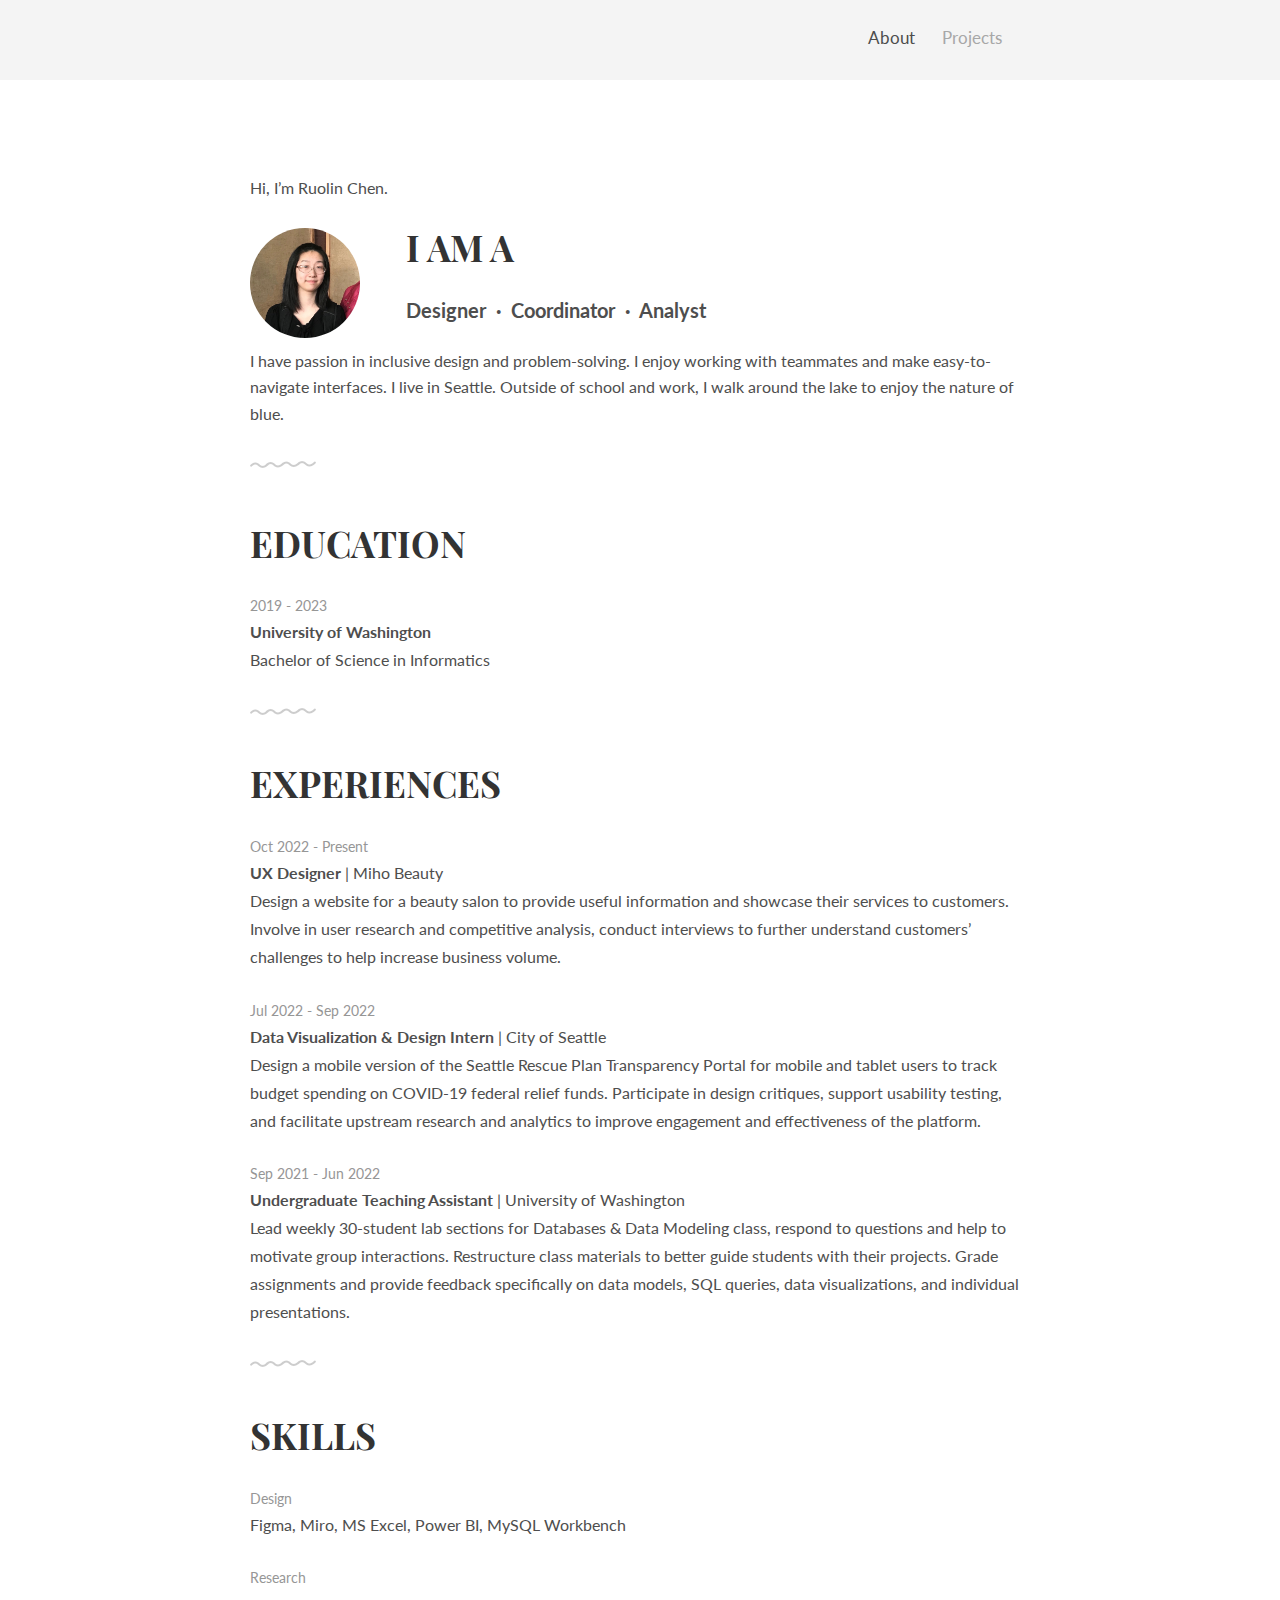
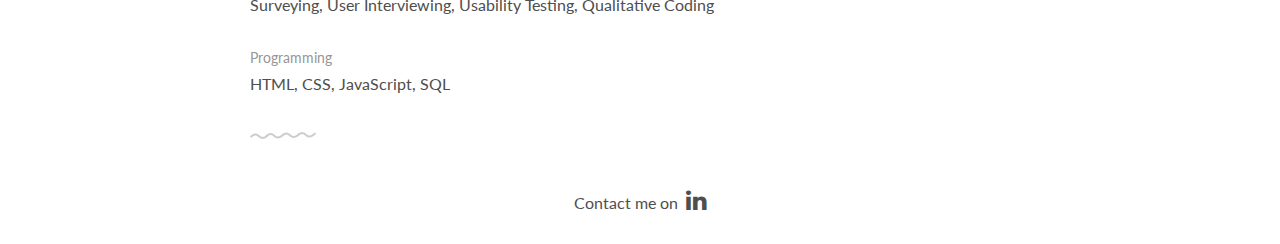
==== index.html @ fc9a4f88 "update about and project page" ====
<!DOCTYPE html>
<html>
<head>
    <title>Ruolin Chen</title>
    <meta charset="utf-8" />
    <meta name="author" content="Ruolin Chen">
	<meta name="description" content="Portfolio">
    <link rel="stylesheet" href="style.css" />
    <link rel="icon" href="img/favicon.png" />
	<link href='https://fonts.googleapis.com/css?family=Playfair+Display+SC:700' rel='stylesheet' type='text/css'>
	<link href='https://fonts.googleapis.com/css?family=Lato:400,700' rel='stylesheet' type='text/css'>
	<link href="https://maxcdn.bootstrapcdn.com/font-awesome/4.7.0/css/font-awesome.min.css" rel="stylesheet">
</head>

<body>
	<!-- Navigation -->
	<div class="main-nav">
		<div class="container">
			<nav class="navbar">
				<ul>
					<li class="active"><a href="index.html">About</a></li>
					<li><a href="projects.html">Projects</a></li>
				</ul>
			</nav>
		</div>
	</div>

	<!-- Introduction -->
	<div class="intro section">
		<div class="container">
			<p>Hi, I’m Ruolin Chen.</p>
			<div class="intro-container intro-split ">
				<div class="photo">
					<img src="img/ruolin.jpg" alt="Avatar">
				</div>
				<div class="title">
					<h1>I am a<h1>
				</div>
				<h2>Designer &nbsp;·&nbsp; Coordinator &nbsp;·&nbsp; Analyst</h2>
			</div>
			<p>I have passion in inclusive design and problem-solving. I enjoy working with teammates and make easy-to-navigate interfaces. I live in Seattle. Outside of school and work, I walk around the lake to enjoy the nature of blue.</p>
		</div>
	</div>

	<!-- Education -->
	<div class="resume section second">
		<div class="container">
			<h1>Education</h1>
			<ul class="resume-list list-flat">
				<li>2019 - 2023</li>
				<li><b>University of Washington</b></li>
				<li>Bachelor of Science in Informatics</li>
			</ul>
		</div>
	</div>

	<!-- projects -->
	<div class="resume section second">
		<div class="container">
			<h1>Experiences</h1>
			<ul class="resume-list list-flat">
				<li>Oct 2022 - Present</li>
				<li><b class="job">UX Designer</b> | Miho Beauty</li>
				<li>Design a website for a beauty salon to provide useful information and showcase their services to customers. Involve in user research and competitive analysis, conduct interviews to further understand customers’ challenges to help increase business volume.</li>
			</ul>
			<ul class="resume-list list-flat">
				<li>Jul 2022 - Sep 2022</li>
				<li><b class="job">Data Visualization & Design Intern</b> | City of Seattle</li>
				<li>Design a mobile version of the Seattle Rescue Plan Transparency Portal for mobile and tablet users to track budget spending on COVID-19 federal relief funds. Participate in design critiques, support usability testing, and facilitate upstream research and analytics to improve engagement and effectiveness of the platform.</li>
			</ul>
			<ul class="resume-list list-flat">
				<li>Sep 2021 - Jun 2022</li>
				<li><b class="job">Undergraduate Teaching Assistant</b> | University of Washington</li>
				<li>Lead weekly 30-student lab sections for Databases & Data Modeling class, respond to questions and help to motivate group interactions. Restructure class materials to better guide students with their projects. Grade assignments and provide feedback specifically on data models, SQL queries, data visualizations, and individual presentations.</li>
			</ul>
		</div>
	</div>

	<!-- Skills -->
	<div class="resume section second">
		<div class="container">
			<h1>Skills</h1>
			<ul class="resume-list list-flat">
				<li>Design</li>
				<li>Figma, Miro, MS Excel, Power BI, MySQL Workbench</li>
			</ul>
			<ul class="resume-list list-flat">
				<li>Research</li>
				<li>Surveying, User Interviewing, Usability Testing, Qualitative Coding</li>
			</ul>
			<ul class="resume-list list-flat">
				<li>Programming</li>
				<li>HTML, CSS, JavaScript, SQL</li>
			</ul>
		</div>
	</div>

	<footer>
		<div class="container">
			<p>
				Contact me on &nbsp;<a href="https://www.linkedin.com/in/ruolin8/"><i class="fa fa-linkedin" aria-label="linkedin" style="font-size:24px"></i></a>
			</p>
		</div>
	</footer>
</body>
</html>
---- style.css ----
/* CSS Free Template credit to Draco @afnizarnur
License: Attribution-NonCommercial-ShareAlike 4.0 International (CC BY-NC-SA 4.0) */

/* About page */
h1 {
  font-family: "Playfair Display SC", serif;
  color: #333;
}

.card h2, .intro-container h2, .project-text h2, .project-text h3, .project-text h4, a, p, li {
  font-family: "Lato", Arial, sans-serif;
  color: #4e4e4e;
}

a, p, li {
  font-size: 1em;
  line-height: 1.75em;
}

.intro h2 {
  font-size: 20px;
}

.resume li:first-child {
  font-size: 0.9em;
  color: #969696;
}

.container {
  margin: auto;
  max-width: 780px;
  padding: 0 20px;
}

.main-nav {
  background: #f4f4f4;
  padding-top: 23px;
}

.main-nav nav ul li a {
  color: #a7a7a7;
}

.main-nav li.active a {
  color: #4d4d4d;
}

.section.second {
  margin-bottom: 90px;
}

.section .container {
  position: relative;
}

.section .container:after {
  position: absolute;
  content: url(img/separator.png);
  left: 20px;
}

.section .container h1 {
  text-transform: uppercase;
  margin-bottom: 30px;
  position: relative;
}

.intro {
  padding: 95px 0px 70px 0px;
}

.intro img {
  width: 110px;
  height: 110px;
  border-radius: 99px;
}

html, body, div, span, p, a, ul, li, nav, h1 {
  margin: 0;
  padding: 0;
  border: 0;
  outline: 0;
  font-size: 100%;
  vertical-align: baseline;
  background: transparent;
}

h1, .h1 {
  line-height: 1.1;
  font-size: 2.25em;
}

p, ul {
  line-height: 1.65em;
  margin-bottom: 1.65em;
}

.intro-container {
  margin-bottom: 1.65em;
}

.intro-container .title, .intro-container .photo {
  float: left;
}

.intro-split .title, .intro-split .photo {
  margin-left: 0;
}

.intro-split .title {
  width: 80%;
}

.intro-split .photo {
  width: 20%;
}

.navbar {
  font-size: 105%;
  margin-bottom: 1.65em;
  float: right;
}

.navbar ul {
  list-style: none;
  margin: 0;
}

.navbar ul:after {
  content: "";
  display: table;
  clear: both;
}

.navbar li {
  float: left;
  margin-right: 1.65em;
}

.navbar a {
  display: block;
  text-decoration: none;
}

.main-nav:after {
  content: "";
  display: table;
  clear: both;
}

.main-nav:after {
  content: "";
  display: table;
  clear: both;
}

.list-flat {
  margin-left: 0;
  list-style: none;
}

/* Project page */
.project {
  margin: auto;
  max-width: 780px;
  padding: 0 20px;
}

.project h1 {
  margin-top: 80px;
}

.card {
  padding-top: 80px;
  display: flex;
  flex-wrap: wrap;
}

.card h2 {
  font-size: 30px;
}

.project h2, .project .tag-group {
  margin-left: 30px;
}

.eachcard {
  width: 460px;
}

.eachcard:hover {
  opacity: 0.6;
  -webkit-transform: scale(1.05);
  -ms-transform: scale(1.05);
  transform: scale(1.05);
  transition: 0.25s ease;
}

.tag {
  font-size: 14px;
  font-weight: 500;
  color:rgb(73, 73, 73);
  border: 1px solid #94a8b0;
  display: inline-block;
  padding: 0.35rem;
  margin-top: -10px;
}

footer .container {
  text-align: center;
}

/* Each project page */
.project-top {
text-align: center;
margin: 120px 0 120px 0;
}

.project-top h1 {
  font-family: "Lato", Arial, sans-serif;
  color: #4e4e4e;
  line-height: 1.75em;
}

.top-picture {
width: 100%;
display: block;
}

.project-team {
display: flex;
flex-wrap: wrap;
margin: 40px 0 0 160px;
}

.project-team section:last-child {
margin-left: 50px;
}

.project-team p {
text-align: left;
}

.project-text {
margin: 60px 170px 60px 170px;
line-height: 1.7;
}

hr {
margin: -12px 0 30px 0;
}

.project-text img {
display: block;
margin-left: auto;
margin-right: auto;
width: 80%;
}

.project-text p {
margin-left: 40px;
margin-right: 40px;
}
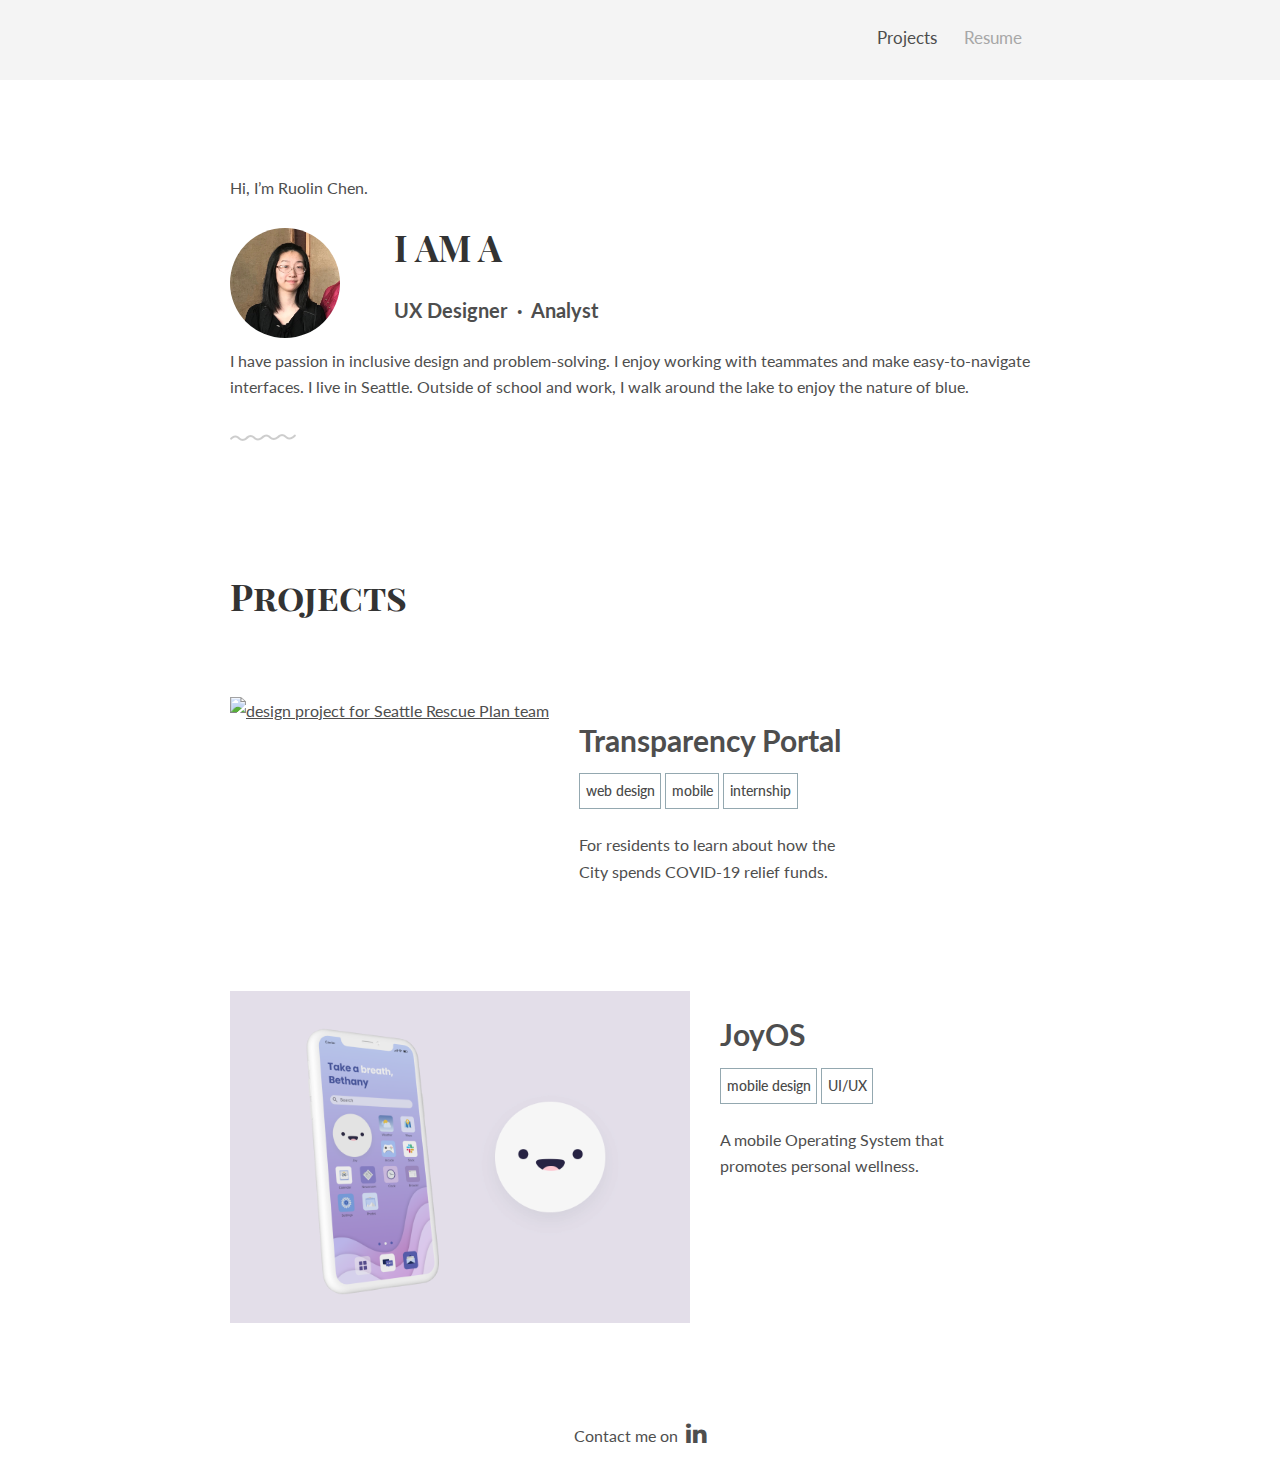
==== commit da4cc350: "switch project resume page" ====
--- a/index.html
+++ b/index.html
@@ -13,13 +13,13 @@
 </head>
 
 <body>
-	<!-- Navigation -->
+    <!-- Navigation -->
 	<div class="main-nav">
 		<div class="container">
 			<nav class="navbar">
 				<ul>
-					<li class="active"><a href="index.html">About</a></li>
-					<li><a href="projects.html">Projects</a></li>
+					<li class="active"><a href="index.html">Projects</a></li>
+					<li><a href="resume.html">Resume</a></li>
 				</ul>
 			</nav>
 		</div>
@@ -36,66 +36,44 @@
 				<div class="title">
 					<h1>I am a<h1>
 				</div>
-				<h2>Designer &nbsp;·&nbsp; Coordinator &nbsp;·&nbsp; Analyst</h2>
+				<h2>UX Designer &nbsp;·&nbsp; Analyst</h2>
 			</div>
 			<p>I have passion in inclusive design and problem-solving. I enjoy working with teammates and make easy-to-navigate interfaces. I live in Seattle. Outside of school and work, I walk around the lake to enjoy the nature of blue.</p>
 		</div>
 	</div>
 
-	<!-- Education -->
-	<div class="resume section second">
-		<div class="container">
-			<h1>Education</h1>
-			<ul class="resume-list list-flat">
-				<li>2019 - 2023</li>
-				<li><b>University of Washington</b></li>
-				<li>Bachelor of Science in Informatics</li>
-			</ul>
+    <!-- Projects -->
+	<div class="project section second">
+		<h1>Projects</h1>
+		<div class="card">
+			<a href="transparency.html">
+			<img class="eachcard" src="img/cover_portal.png" alt="design project for Seattle Rescue Plan team"></a>
+			<div class="small-container">
+				<h2>Transparency Portal</h2>
+				<div class="tag-group">
+				<p class="tag">web design</p>
+				<p class="tag">mobile</p>
+				<p class="tag">internship</p>
+				<p>For residents to learn about how the <br>City spends COVID-19 relief funds.</p>
+				</div>
+			</div>
+		</div>
+
+		<div class="card">
+			<a href="joyos.html">
+			<img class="eachcard" src="img/cover_joyos.png" alt="JoyOS is a class project"></a>
+			<div class="small-container">
+				<h2>JoyOS</h2>
+				<div class="tag-group">
+				<p class="tag">mobile design</p>
+				<p class="tag">UI/UX</p>
+				<p>A mobile Operating System that <br>promotes personal wellness.</p>
+				</div>
+			</div>
 		</div>
 	</div>
 
-	<!-- projects -->
-	<div class="resume section second">
-		<div class="container">
-			<h1>Experiences</h1>
-			<ul class="resume-list list-flat">
-				<li>Oct 2022 - Present</li>
-				<li><b class="job">UX Designer</b> | Miho Beauty</li>
-				<li>Design a website for a beauty salon to provide useful information and showcase their services to customers. Involve in user research and competitive analysis, conduct interviews to further understand customers’ challenges to help increase business volume.</li>
-			</ul>
-			<ul class="resume-list list-flat">
-				<li>Jul 2022 - Sep 2022</li>
-				<li><b class="job">Data Visualization & Design Intern</b> | City of Seattle</li>
-				<li>Design a mobile version of the Seattle Rescue Plan Transparency Portal for mobile and tablet users to track budget spending on COVID-19 federal relief funds. Participate in design critiques, support usability testing, and facilitate upstream research and analytics to improve engagement and effectiveness of the platform.</li>
-			</ul>
-			<ul class="resume-list list-flat">
-				<li>Sep 2021 - Jun 2022</li>
-				<li><b class="job">Undergraduate Teaching Assistant</b> | University of Washington</li>
-				<li>Lead weekly 30-student lab sections for Databases & Data Modeling class, respond to questions and help to motivate group interactions. Restructure class materials to better guide students with their projects. Grade assignments and provide feedback specifically on data models, SQL queries, data visualizations, and individual presentations.</li>
-			</ul>
-		</div>
-	</div>
-
-	<!-- Skills -->
-	<div class="resume section second">
-		<div class="container">
-			<h1>Skills</h1>
-			<ul class="resume-list list-flat">
-				<li>Design</li>
-				<li>Figma, Miro, MS Excel, Power BI, MySQL Workbench</li>
-			</ul>
-			<ul class="resume-list list-flat">
-				<li>Research</li>
-				<li>Surveying, User Interviewing, Usability Testing, Qualitative Coding</li>
-			</ul>
-			<ul class="resume-list list-flat">
-				<li>Programming</li>
-				<li>HTML, CSS, JavaScript, SQL</li>
-			</ul>
-		</div>
-	</div>
-
-	<footer>
+    <footer>
 		<div class="container">
 			<p>
 				Contact me on &nbsp;<a href="https://www.linkedin.com/in/ruolin8/"><i class="fa fa-linkedin" aria-label="linkedin" style="font-size:24px"></i></a>
--- a/style.css
+++ b/style.css
@@ -21,6 +21,10 @@
   font-size: 20px;
 }
 
+.resume .container:first-child {
+  margin-top: 90px;
+}
+
 .resume li:first-child {
   font-size: 0.9em;
   color: #969696;
@@ -28,7 +32,7 @@
 
 .container {
   margin: auto;
-  max-width: 780px;
+  max-width: 820px;
   padding: 0 20px;
 }
 
@@ -162,7 +166,7 @@
 /* Project page */
 .project {
   margin: auto;
-  max-width: 780px;
+  max-width: 820px;
   padding: 0 20px;
 }
 
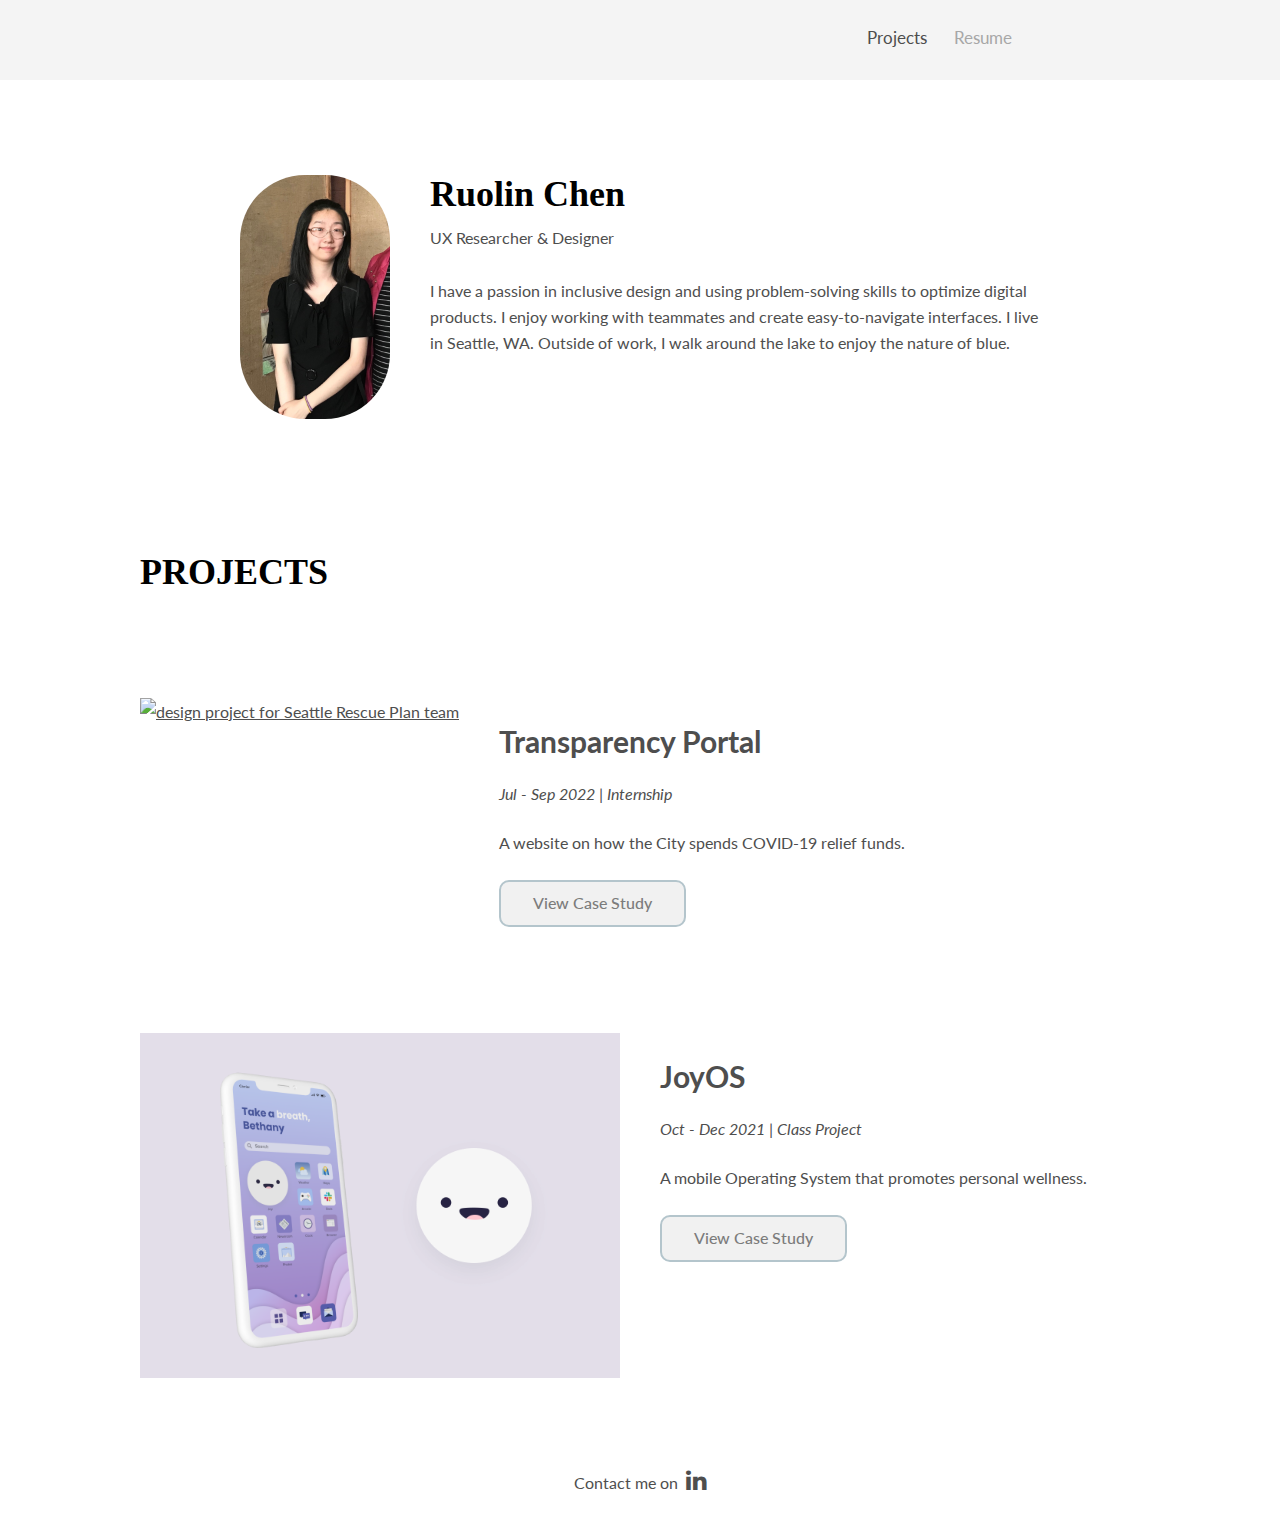
==== commit 74d0d0ce: "update introduction" ====
--- a/index.html
+++ b/index.html
@@ -28,17 +28,10 @@
 	<!-- Introduction -->
 	<div class="intro section">
 		<div class="container">
-			<p>Hi, I’m Ruolin Chen.</p>
-			<div class="intro-container intro-split ">
-				<div class="photo">
-					<img src="img/ruolin.jpg" alt="Avatar">
-				</div>
-				<div class="title">
-					<h1>I am a<h1>
-				</div>
-				<h2>UX Designer &nbsp;·&nbsp; Analyst</h2>
-			</div>
-			<p>I have passion in inclusive design and problem-solving. I enjoy working with teammates and make easy-to-navigate interfaces. I live in Seattle. Outside of school and work, I walk around the lake to enjoy the nature of blue.</p>
+			<img src="img/ruolin2.jpg" alt="Avatar" class="photo">
+			<h1>Ruolin Chen</h1>
+			<p>UX Researcher & Designer</h2>
+			<p>I have a passion in inclusive design and using problem-solving skills to optimize digital products. I enjoy working with teammates and create easy-to-navigate interfaces. I live in Seattle, WA. Outside of work, I walk around the lake to enjoy the nature of blue.</p>
 		</div>
 	</div>
 
@@ -48,26 +41,25 @@
 		<div class="card">
 			<a href="transparency.html">
 			<img class="eachcard" src="img/cover_portal.png" alt="design project for Seattle Rescue Plan team"></a>
-			<div class="small-container">
+			<div>
 				<h2>Transparency Portal</h2>
-				<div class="tag-group">
-				<p class="tag">web design</p>
-				<p class="tag">mobile</p>
-				<p class="tag">internship</p>
-				<p>For residents to learn about how the <br>City spends COVID-19 relief funds.</p>
+				<p><i>Jul - Sep 2022 | Internship</i></p>
+				<p class="short">A website on how the City spends COVID-19 relief funds.</p>
+				<div>
+				<a href="transparency.html"><p class="view">View Case Study</p></a>
 				</div>
 			</div>
 		</div>
 
 		<div class="card">
 			<a href="joyos.html">
-			<img class="eachcard" src="img/cover_joyos.png" alt="JoyOS is a class project"></a>
-			<div class="small-container">
+			<img class="eachcard second-card" src="img/cover_joyos.png" alt="JoyOS is a class project"></a>
+			<div>
 				<h2>JoyOS</h2>
-				<div class="tag-group">
-				<p class="tag">mobile design</p>
-				<p class="tag">UI/UX</p>
-				<p>A mobile Operating System that <br>promotes personal wellness.</p>
+				<p><i>Oct - Dec 2021 | Class Project</i></p>
+				<p class="short">A mobile Operating System that promotes personal wellness.</p>
+				<div>
+				<a href="joyos.html"><p class="view">View Case Study</p></a>
 				</div>
 			</div>
 		</div>
--- a/style.css
+++ b/style.css
@@ -1,13 +1,8 @@
 /* CSS Free Template credit to Draco @afnizarnur
 License: Attribution-NonCommercial-ShareAlike 4.0 International (CC BY-NC-SA 4.0) */
 
-/* About page */
-h1 {
-  font-family: "Playfair Display SC", serif;
-  color: #333;
-}
-
-.card h2, .intro-container h2, .project-text h2, .project-text h3, .project-text h4, a, p, li {
+/* Resume page */
+.card h2, .project-text h2, .project-text h3, .project-text h4, a, p, li {
   font-family: "Lato", Arial, sans-serif;
   color: #4e4e4e;
 }
@@ -17,10 +12,6 @@
   line-height: 1.75em;
 }
 
-.intro h2 {
-  font-size: 20px;
-}
-
 .resume .container:first-child {
   margin-top: 90px;
 }
@@ -32,8 +23,7 @@
 
 .container {
   margin: auto;
-  max-width: 820px;
-  padding: 0 20px;
+  max-width: 800px;
 }
 
 .main-nav {
@@ -57,26 +47,25 @@
   position: relative;
 }
 
-.section .container:after {
-  position: absolute;
-  content: url(img/separator.png);
-  left: 20px;
-}
-
-.section .container h1 {
+.resume h1, .project h1 {
   text-transform: uppercase;
-  margin-bottom: 30px;
+  margin-bottom: 25px;
   position: relative;
 }
 
 .intro {
-  padding: 95px 0px 70px 0px;
+  padding: 95px 0px 90px 0px;
 }
 
 .intro img {
-  width: 110px;
-  height: 110px;
-  border-radius: 99px;
+  float: left;
+  width: 150px;
+  border-radius: 65px;
+  margin-right: 40px;
+}
+
+.intro h1 {
+  margin-bottom: 10px;
 }
 
 html, body, div, span, p, a, ul, li, nav, h1 {
@@ -99,26 +88,6 @@
   margin-bottom: 1.65em;
 }
 
-.intro-container {
-  margin-bottom: 1.65em;
-}
-
-.intro-container .title, .intro-container .photo {
-  float: left;
-}
-
-.intro-split .title, .intro-split .photo {
-  margin-left: 0;
-}
-
-.intro-split .title {
-  width: 80%;
-}
-
-.intro-split .photo {
-  width: 20%;
-}
-
 .navbar {
   font-size: 105%;
   margin-bottom: 1.65em;
@@ -158,16 +127,16 @@
   clear: both;
 }
 
-.list-flat {
-  margin-left: 0;
+.resume-list {
   list-style: none;
 }
 
 /* Project page */
 .project {
   margin: auto;
-  max-width: 820px;
+  max-width: 1000px;
   padding: 0 20px;
+  position: relative;
 }
 
 .project h1 {
@@ -184,12 +153,17 @@
   font-size: 30px;
 }
 
-.project h2, .project .tag-group {
-  margin-left: 30px;
+.card p {
+  margin-left: 40px;
+  margin-top: -3px;
+}
+
+.project h2 {
+  margin-left: 40px;
 }
 
 .eachcard {
-  width: 460px;
+  width: 480px;
 }
 
 .eachcard:hover {
@@ -200,14 +174,33 @@
   transition: 0.25s ease;
 }
 
+.second-card {
+  float: right;
+}
+
 .tag {
-  font-size: 14px;
+  color: #7C7C7C;
+}
+
+.short {
+  inline-size: 450px;
+  overflow-wrap: break-word;
+}
+
+.view {
+  font-size: 16px;
   font-weight: 500;
-  color:rgb(73, 73, 73);
-  border: 1px solid #94a8b0;
+  color: #7C7C7C;
+  border: 2px solid #b4c5cc;
   display: inline-block;
-  padding: 0.35rem;
-  margin-top: -10px;
+  padding: 0.5rem 2rem 0.5rem 2rem;
+  border-radius: 10px;
+  background-color: #F1F1F1;
+  margin-top: 15px;
+}
+
+.view:hover {
+  transform: scale(1.05);
 }
 
 footer .container {
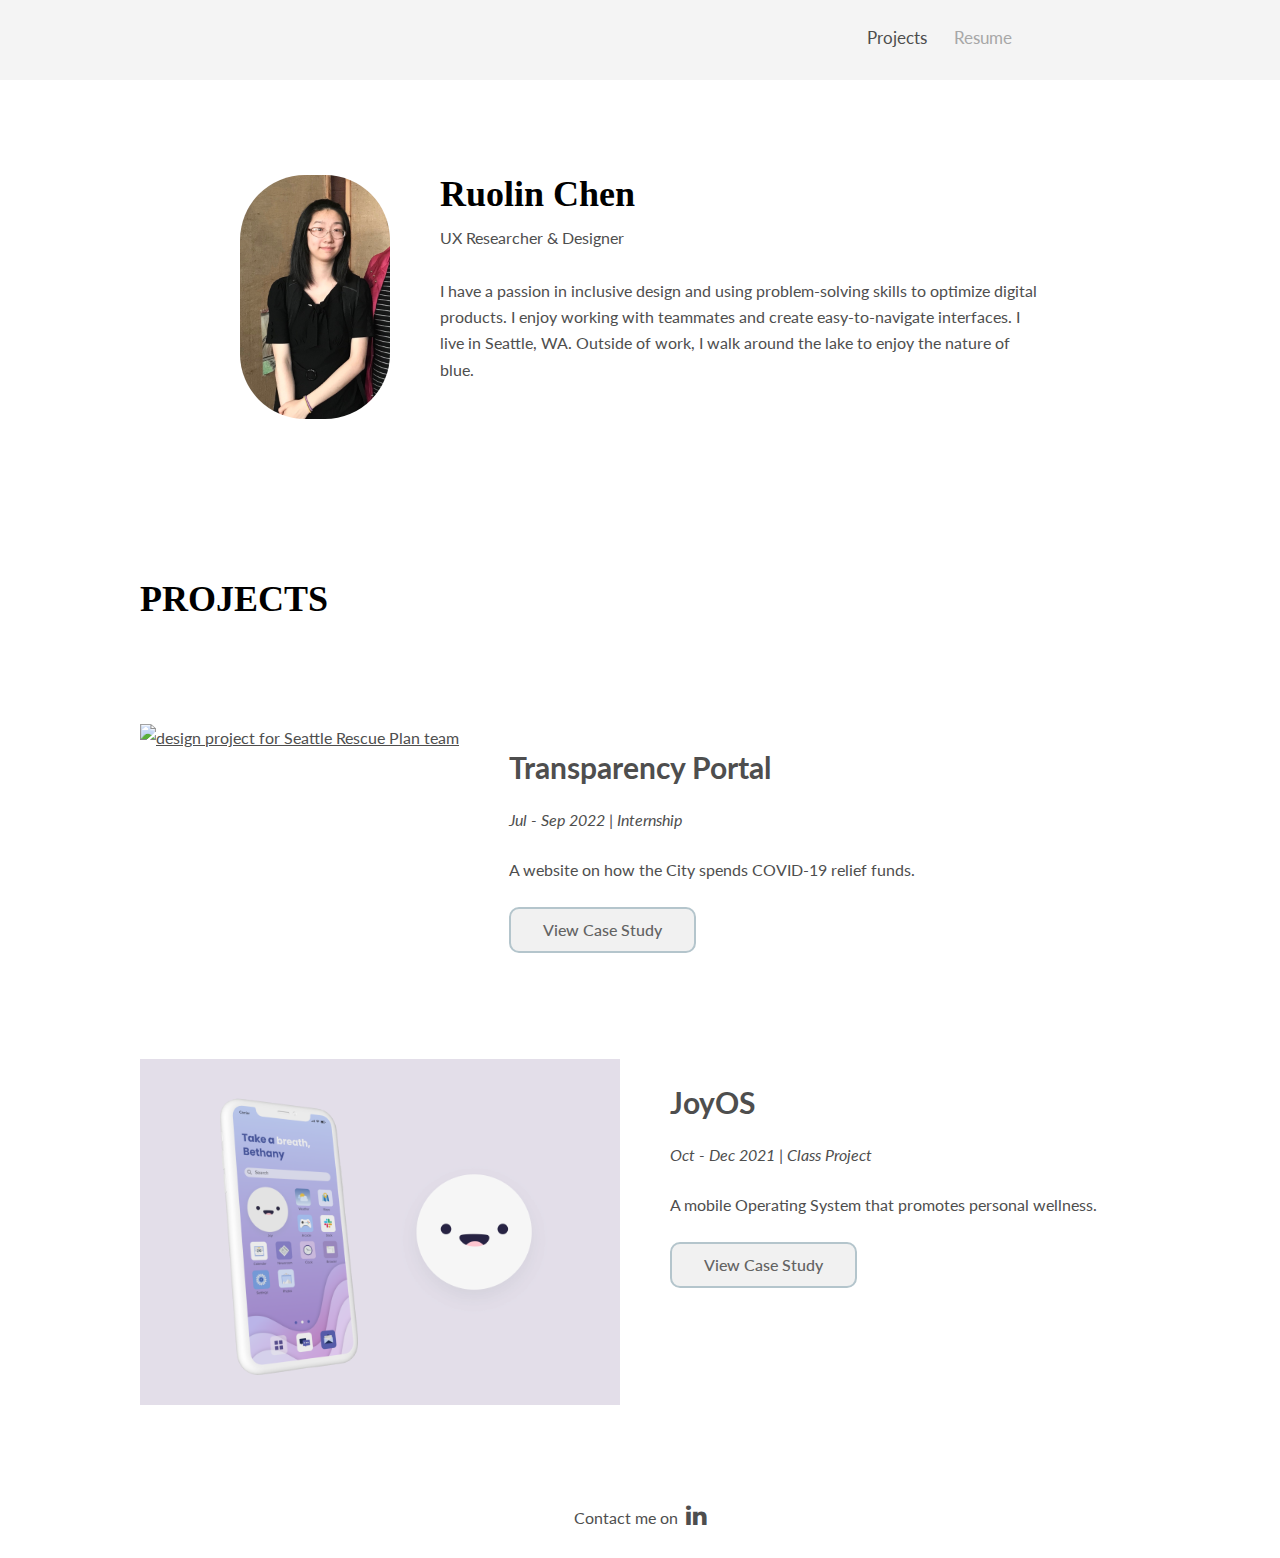
==== commit 3d6baf0a: "update css" ====
--- a/index.html
+++ b/index.html
@@ -7,7 +7,6 @@
 	<meta name="description" content="Portfolio">
     <link rel="stylesheet" href="style.css" />
     <link rel="icon" href="img/favicon.png" />
-	<link href='https://fonts.googleapis.com/css?family=Playfair+Display+SC:700' rel='stylesheet' type='text/css'>
 	<link href='https://fonts.googleapis.com/css?family=Lato:400,700' rel='stylesheet' type='text/css'>
 	<link href="https://maxcdn.bootstrapcdn.com/font-awesome/4.7.0/css/font-awesome.min.css" rel="stylesheet">
 </head>
@@ -30,7 +29,7 @@
 		<div class="container">
 			<img src="img/ruolin2.jpg" alt="Avatar" class="photo">
 			<h1>Ruolin Chen</h1>
-			<p>UX Researcher & Designer</h2>
+			<p>UX Researcher & Designer</p>
 			<p>I have a passion in inclusive design and using problem-solving skills to optimize digital products. I enjoy working with teammates and create easy-to-navigate interfaces. I live in Seattle, WA. Outside of work, I walk around the lake to enjoy the nature of blue.</p>
 		</div>
 	</div>
--- a/style.css
+++ b/style.css
@@ -26,6 +26,7 @@
   max-width: 800px;
 }
 
+/* Navigation Bar */
 .main-nav {
   background: #f4f4f4;
   padding-top: 23px;
@@ -37,6 +38,32 @@
 
 .main-nav li.active a {
   color: #4d4d4d;
+}
+
+.main-nav:after {
+  content: "";
+  display: table;
+  clear: both;
+}
+
+.navbar {
+  font-size: 105%;
+  margin-bottom: 1.65em;
+  float: right;
+}
+
+.navbar ul {
+  list-style: none;
+  margin: 0;
+}
+
+.navbar li {
+  float: left;
+  margin-right: 1.65em;
+}
+
+.navbar a {
+  text-decoration: none;
 }
 
 .section.second {
@@ -53,6 +80,7 @@
   position: relative;
 }
 
+/* Home Page Introduction */
 .intro {
   padding: 95px 0px 90px 0px;
 }
@@ -61,7 +89,7 @@
   float: left;
   width: 150px;
   border-radius: 65px;
-  margin-right: 40px;
+  margin-right: 50px;
 }
 
 .intro h1 {
@@ -78,7 +106,7 @@
   background: transparent;
 }
 
-h1, .h1 {
+h1 {
   line-height: 1.1;
   font-size: 2.25em;
 }
@@ -86,45 +114,6 @@
 p, ul {
   line-height: 1.65em;
   margin-bottom: 1.65em;
-}
-
-.navbar {
-  font-size: 105%;
-  margin-bottom: 1.65em;
-  float: right;
-}
-
-.navbar ul {
-  list-style: none;
-  margin: 0;
-}
-
-.navbar ul:after {
-  content: "";
-  display: table;
-  clear: both;
-}
-
-.navbar li {
-  float: left;
-  margin-right: 1.65em;
-}
-
-.navbar a {
-  display: block;
-  text-decoration: none;
-}
-
-.main-nav:after {
-  content: "";
-  display: table;
-  clear: both;
-}
-
-.main-nav:after {
-  content: "";
-  display: table;
-  clear: both;
 }
 
 .resume-list {
@@ -154,12 +143,12 @@
 }
 
 .card p {
-  margin-left: 40px;
+  margin-left: 50px;
   margin-top: -3px;
 }
 
 .project h2 {
-  margin-left: 40px;
+  margin-left: 50px;
 }
 
 .eachcard {
@@ -174,14 +163,6 @@
   transition: 0.25s ease;
 }
 
-.second-card {
-  float: right;
-}
-
-.tag {
-  color: #7C7C7C;
-}
-
 .short {
   inline-size: 450px;
   overflow-wrap: break-word;
@@ -190,7 +171,7 @@
 .view {
   font-size: 16px;
   font-weight: 500;
-  color: #7C7C7C;
+  color: #636363;
   border: 2px solid #b4c5cc;
   display: inline-block;
   padding: 0.5rem 2rem 0.5rem 2rem;
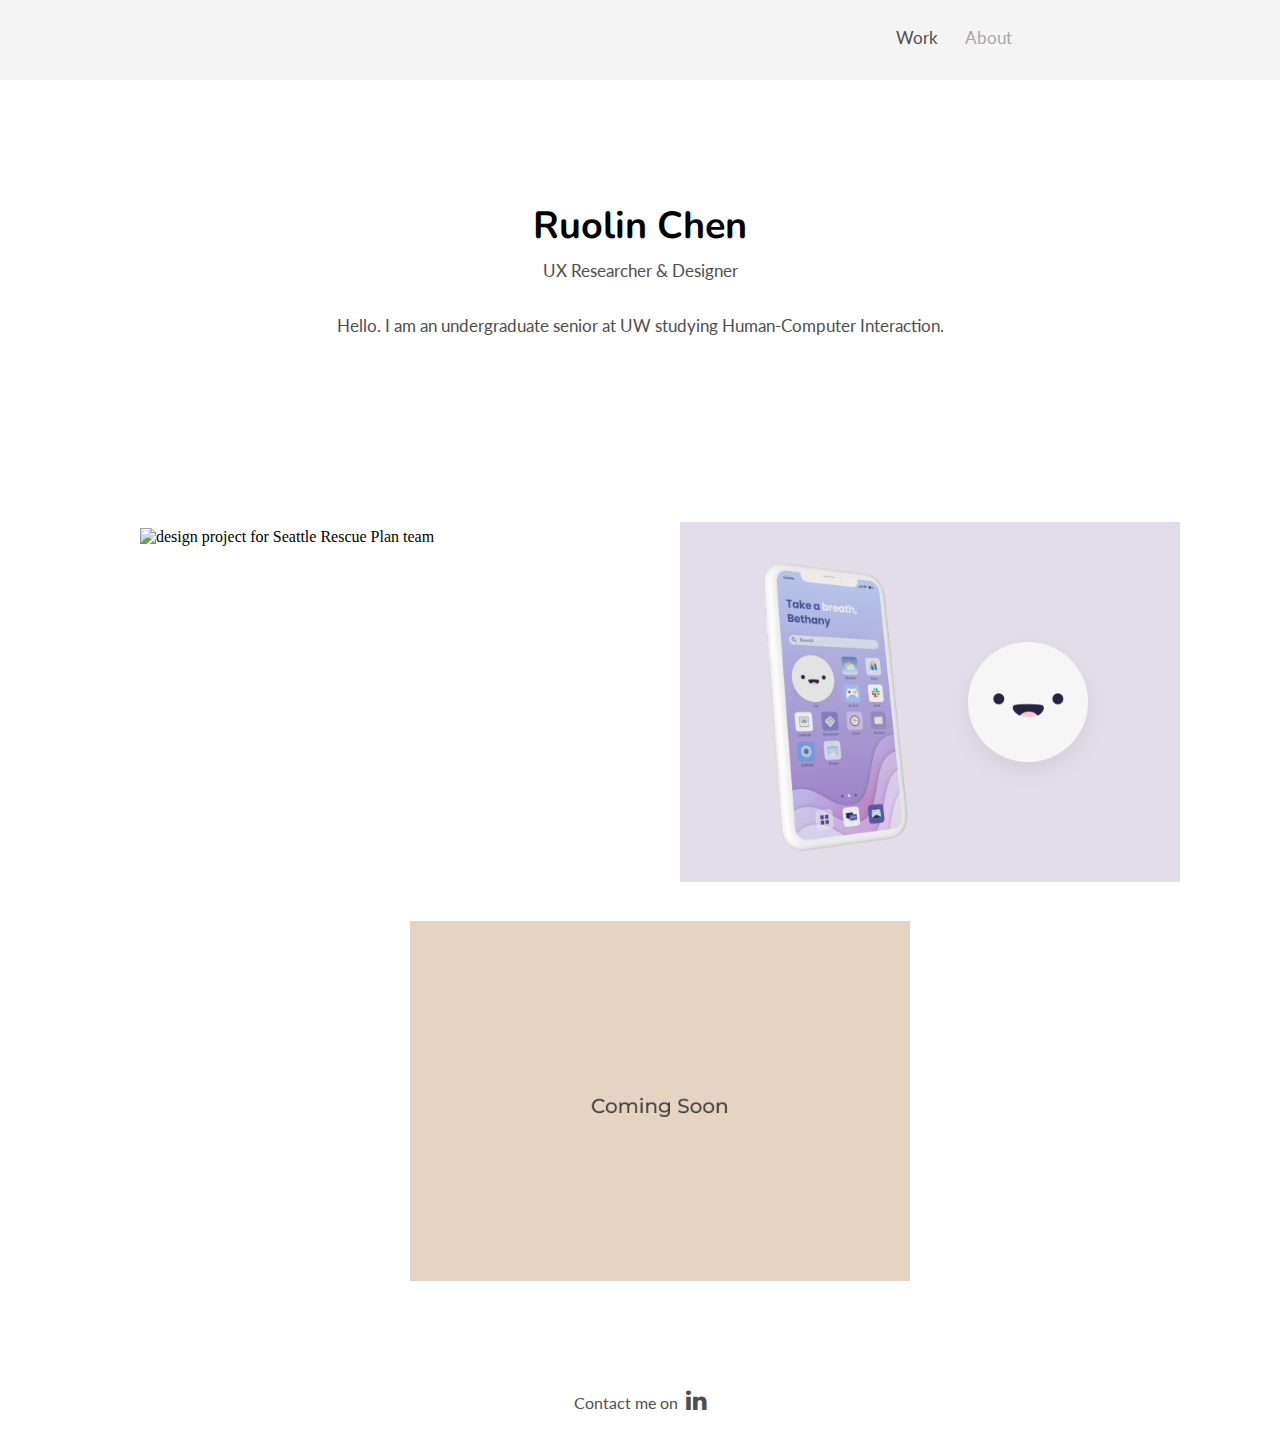
==== commit 5a54bda9: "update css 11.19" ====
--- a/index.html
+++ b/index.html
@@ -7,59 +7,65 @@
 	<meta name="description" content="Portfolio">
     <link rel="stylesheet" href="style.css" />
     <link rel="icon" href="img/favicon.png" />
-	<link href='https://fonts.googleapis.com/css?family=Lato:400,700' rel='stylesheet' type='text/css'>
+	<link href='https://fonts.googleapis.com/css?family=Nunito' rel='stylesheet' type='text/css'>
+	<link href='https://fonts.googleapis.com/css?family=Lato' rel='stylesheet' type='text/css'>
 	<link href="https://maxcdn.bootstrapcdn.com/font-awesome/4.7.0/css/font-awesome.min.css" rel="stylesheet">
 </head>
 
 <body>
     <!-- Navigation -->
 	<div class="main-nav">
-		<div class="container">
+		<div class="nav-container">
 			<nav class="navbar">
 				<ul>
-					<li class="active"><a href="index.html">Projects</a></li>
-					<li><a href="resume.html">Resume</a></li>
+					<li class="active"><a href="index.html">Work</a></li>
+					<li><a href="resume.html">About</a></li>
 				</ul>
 			</nav>
 		</div>
 	</div>
 
 	<!-- Introduction -->
-	<div class="intro section">
+	<div class="index intro section">
 		<div class="container">
-			<img src="img/ruolin2.jpg" alt="Avatar" class="photo">
 			<h1>Ruolin Chen</h1>
 			<p>UX Researcher & Designer</p>
-			<p>I have a passion in inclusive design and using problem-solving skills to optimize digital products. I enjoy working with teammates and create easy-to-navigate interfaces. I live in Seattle, WA. Outside of work, I walk around the lake to enjoy the nature of blue.</p>
+			<p>Hello. I am an undergraduate senior at UW studying Human-Computer Interaction.</p>
 		</div>
 	</div>
 
     <!-- Projects -->
-	<div class="project section second">
-		<h1>Projects</h1>
+	<div class="project">
 		<div class="card">
-			<a href="transparency.html">
-			<img class="eachcard" src="img/cover_portal.png" alt="design project for Seattle Rescue Plan team"></a>
-			<div>
-				<h2>Transparency Portal</h2>
-				<p><i>Jul - Sep 2022 | Internship</i></p>
-				<p class="short">A website on how the City spends COVID-19 relief funds.</p>
-				<div>
-				<a href="transparency.html"><p class="view">View Case Study</p></a>
+			<img src="img/cover_portal.png" alt="design project for Seattle Rescue Plan team">
+			<a href="transparency.html"><div class="overlay">
+				<div class="text">
+					<h1>Transparency Portal</h1>
+					<p>Jul - Sep 2022</p>
+					<p>Internship @City of Seattle</p>
 				</div>
-			</div>
+			</div></a>
 		</div>
 
 		<div class="card">
-			<a href="joyos.html">
-			<img class="eachcard second-card" src="img/cover_joyos.png" alt="JoyOS is a class project"></a>
-			<div>
-				<h2>JoyOS</h2>
-				<p><i>Oct - Dec 2021 | Class Project</i></p>
-				<p class="short">A mobile Operating System that promotes personal wellness.</p>
-				<div>
-				<a href="joyos.html"><p class="view">View Case Study</p></a>
+			<img src="img/cover_joyos.png" alt="JoyOS is a class project">
+			<a href="joyos.html"><div class="overlay">
+				<div class="text">
+					<h1>JoyOS</h1>
+					<p>Oct - Dec 2021</p>
+					<p>Class Project @UW</p>
 				</div>
+			</div></a>
+		</div>
+
+		<div class="card">
+			<img src="img/cover_miho.png" alt="Miho is a design project">
+			<a><div class="overlay">
+				<div class="text">
+					<h1>Miho</h1>
+					<p>Nov 2022 - Present</p>
+					<p>Volunteer @Miho Beauty</p>
+				</div></a>
 			</div>
 		</div>
 	</div>
--- a/style.css
+++ b/style.css
@@ -1,9 +1,6 @@
-/* CSS Free Template credit to Draco @afnizarnur
-License: Attribution-NonCommercial-ShareAlike 4.0 International (CC BY-NC-SA 4.0) */
-
-/* Resume page */
-.card h2, .project-text h2, .project-text h3, .project-text h4, a, p, li {
-  font-family: "Lato", Arial, sans-serif;
+/* About Page */
+.resume h1, .card h2, .project-text h2, .project-text h3, .project-text h4, a, p, li {
+  font-family: "Lato";
   color: #4e4e4e;
 }
 
@@ -21,7 +18,13 @@
   color: #969696;
 }
 
-.container {
+.index {
+  max-width: 610px;
+  text-align: center;
+  margin: 30px auto 0 auto;
+}
+
+.nav-container, .intro .container, .resume .container {
   margin: auto;
   max-width: 800px;
 }
@@ -74,15 +77,15 @@
   position: relative;
 }
 
-.resume h1, .project h1 {
-  text-transform: uppercase;
+.resume h1 {
   margin-bottom: 25px;
   position: relative;
 }
 
-/* Home Page Introduction */
+/* Index Introduction */
 .intro {
   padding: 95px 0px 90px 0px;
+  font-size: 105%;
 }
 
 .intro img {
@@ -93,6 +96,7 @@
 }
 
 .intro h1 {
+  font-family: "Nunito";
   margin-bottom: 10px;
 }
 
@@ -120,122 +124,108 @@
   list-style: none;
 }
 
-/* Project page */
+/* Project Cards */
 .project {
-  margin: auto;
-  max-width: 1000px;
-  padding: 0 20px;
-  position: relative;
-}
-
-.project h1 {
-  margin-top: 80px;
-}
-
-.card {
-  padding-top: 80px;
   display: flex;
   flex-wrap: wrap;
-}
-
-.card h2 {
-  font-size: 30px;
-}
-
-.card p {
-  margin-left: 50px;
-  margin-top: -3px;
-}
-
-.project h2 {
-  margin-left: 50px;
-}
-
-.eachcard {
-  width: 480px;
-}
-
-.eachcard:hover {
-  opacity: 0.6;
-  -webkit-transform: scale(1.05);
-  -ms-transform: scale(1.05);
-  transform: scale(1.05);
-  transition: 0.25s ease;
-}
-
-.short {
-  inline-size: 450px;
-  overflow-wrap: break-word;
-}
-
-.view {
-  font-size: 16px;
-  font-weight: 500;
-  color: #636363;
-  border: 2px solid #b4c5cc;
-  display: inline-block;
-  padding: 0.5rem 2rem 0.5rem 2rem;
-  border-radius: 10px;
-  background-color: #F1F1F1;
-  margin-top: 15px;
-}
-
-.view:hover {
-  transform: scale(1.05);
-}
-
-footer .container {
-  text-align: center;
-}
-
-/* Each project page */
+  margin: 5%;
+  justify-content: center;
+}
+
+.card {
+  position: relative;
+  width: 500px;
+  padding-inline: 20px;
+  padding-bottom: 35px;
+}
+
+.card img {
+  width: 500px;
+  padding-inline: 20px;
+}
+
+.overlay {
+  position: absolute;
+  top: 0;
+  bottom: 0;
+  left: 0;
+  right: 0;
+  height: 360px;
+  width: 500px;
+  margin-left: 40px;
+  opacity: 0;
+  transition: 0.4s ease;
+  background-color: #FAFAFA;
+}
+
+.card:hover .overlay {
+  opacity: 0.95;
+}
+
+.text {
+  color: #464646;
+  position: absolute;
+  top: 55%;
+  left: 50%;
+  -webkit-transform: translate(-50%, -50%);
+  -ms-transform: translate(-50%, -50%);
+  transform: translate(-50%, -50%);
+  text-align: center;
+}
+
+/* Each Project Page */
 .project-top {
-text-align: center;
-margin: 120px 0 120px 0;
+  text-align: center;
+  margin: 120px 0 120px 0;
 }
 
 .project-top h1 {
-  font-family: "Lato", Arial, sans-serif;
+  font-family: "Lato";
   color: #4e4e4e;
   line-height: 1.75em;
 }
 
 .top-picture {
-width: 100%;
-display: block;
+  width: 100%;
+  display: block;
 }
 
 .project-team {
-display: flex;
-flex-wrap: wrap;
-margin: 40px 0 0 160px;
+  display: flex;
+  flex-wrap: wrap;
+  margin: 40px 0 0 160px;
 }
 
 .project-team section:last-child {
-margin-left: 50px;
+  margin-left: 50px;
 }
 
 .project-team p {
-text-align: left;
+  text-align: left;
 }
 
 .project-text {
-margin: 60px 170px 60px 170px;
-line-height: 1.7;
+  margin: 60px 170px 60px 170px;
+  line-height: 1.7;
 }
 
 hr {
-margin: -12px 0 30px 0;
+  margin: -12px 0 30px 0;
 }
 
 .project-text img {
-display: block;
-margin-left: auto;
-margin-right: auto;
-width: 80%;
+  display: block;
+  margin-left: auto;
+  margin-right: auto;
+  width: 80%;
 }
 
 .project-text p {
-margin-left: 40px;
-margin-right: 40px;
+  margin-left: 40px;
+  margin-right: 40px;
+}
+
+/* Footer */
+footer .container {
+  text-align: center;
 }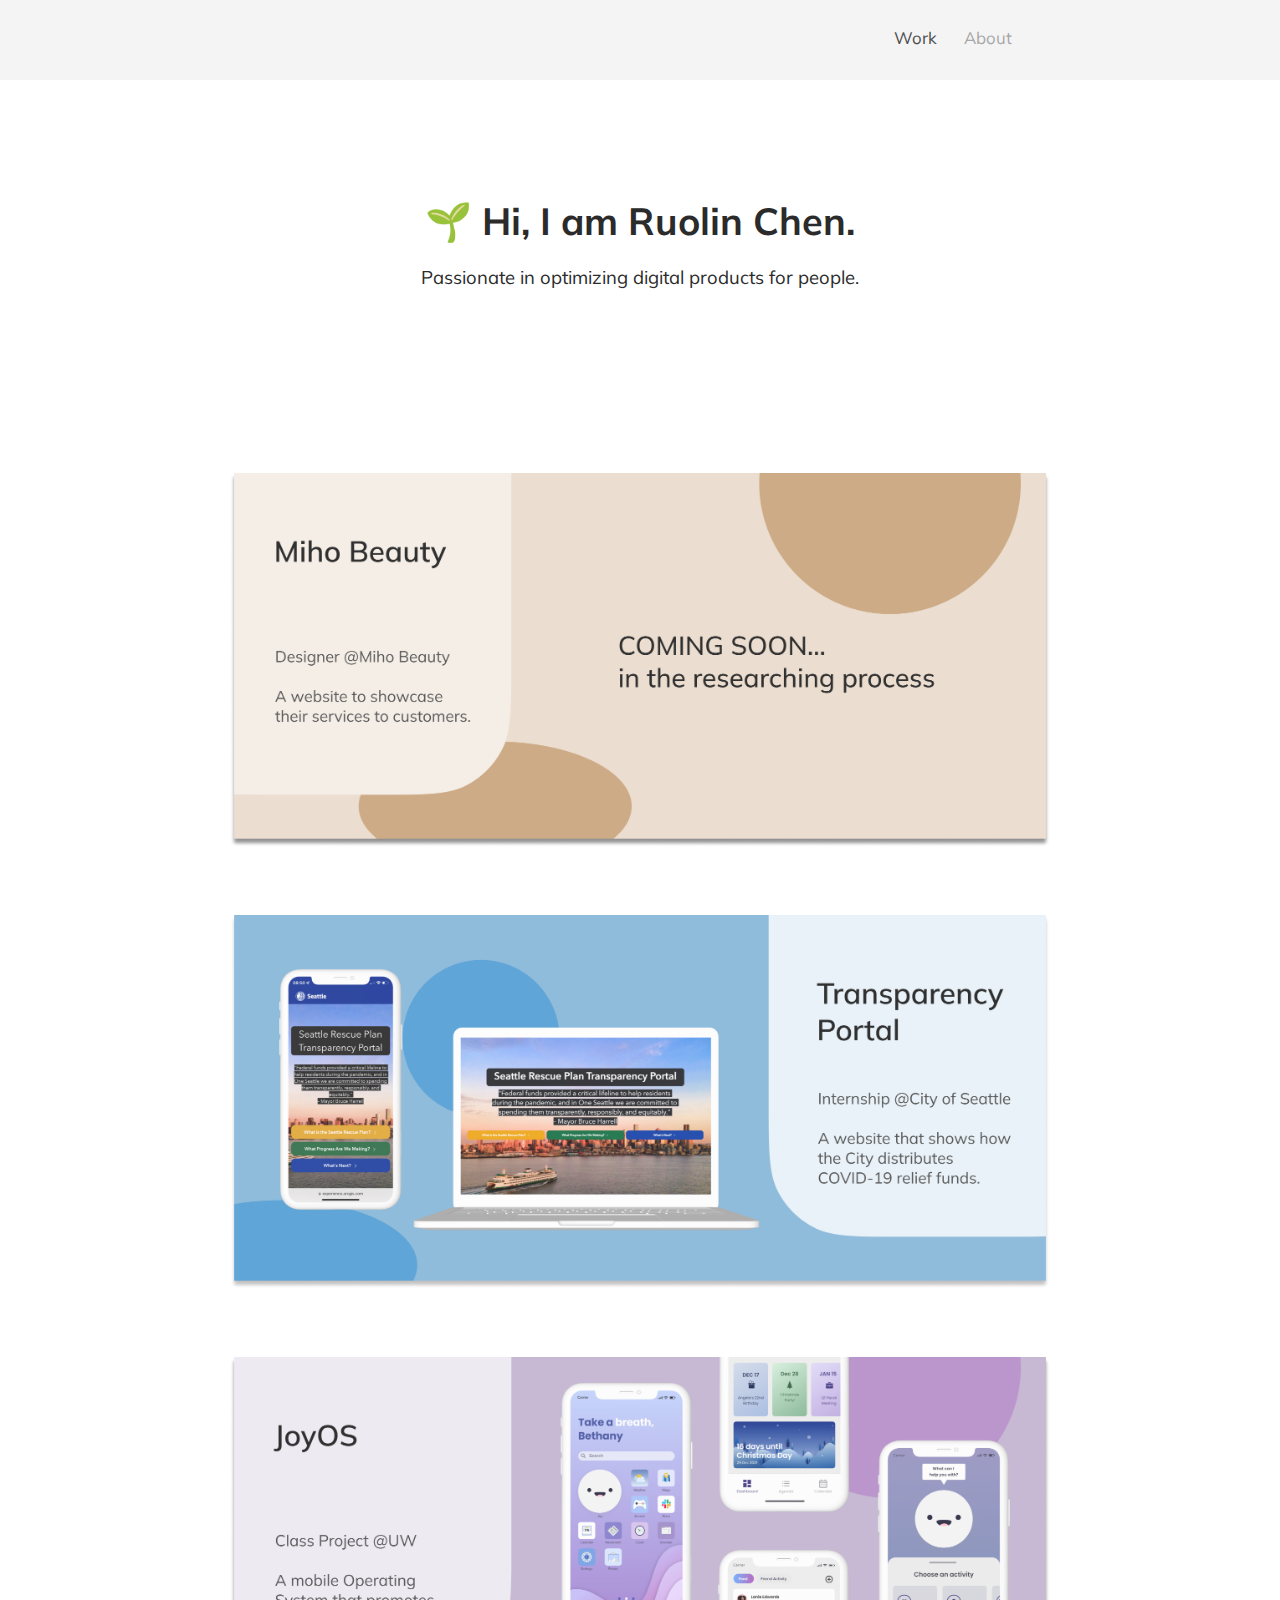
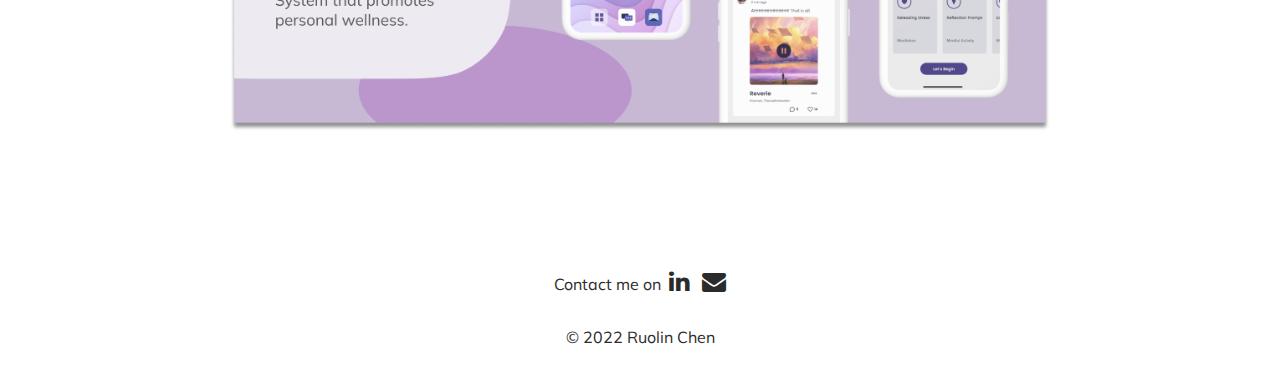
==== commit 55332ebc: "work page new layout 11.24" ====
--- a/index.html
+++ b/index.html
@@ -7,8 +7,7 @@
 	<meta name="description" content="Portfolio">
     <link rel="stylesheet" href="style.css" />
     <link rel="icon" href="img/favicon.png" />
-	<link href='https://fonts.googleapis.com/css?family=Nunito' rel='stylesheet' type='text/css'>
-	<link href='https://fonts.googleapis.com/css?family=Lato' rel='stylesheet' type='text/css'>
+	<link href='https://fonts.googleapis.com/css?family=Mulish' rel='stylesheet' type='text/css'>
 	<link href="https://maxcdn.bootstrapcdn.com/font-awesome/4.7.0/css/font-awesome.min.css" rel="stylesheet">
 </head>
 
@@ -28,53 +27,31 @@
 	<!-- Introduction -->
 	<div class="index intro section">
 		<div class="container">
-			<h1>Ruolin Chen</h1>
-			<p>UX Researcher & Designer</p>
-			<p>Hello. I am an undergraduate senior at UW studying Human-Computer Interaction.</p>
+			<h1>🌱 Hi, I am Ruolin Chen.</h1>
+			<p>Passionate in optimizing digital products for people.</p>
 		</div>
 	</div>
 
     <!-- Projects -->
 	<div class="project">
-		<div class="card">
-			<img src="img/cover_portal.png" alt="design project for Seattle Rescue Plan team">
-			<a href="transparency.html"><div class="overlay">
-				<div class="text">
-					<h1>Transparency Portal</h1>
-					<p>Jul - Sep 2022</p>
-					<p>Internship @City of Seattle</p>
-				</div>
-			</div></a>
-		</div>
+		<img src="img/cover_miho.png" class="card" alt="design project for Miho Beauty">
 
-		<div class="card">
-			<img src="img/cover_joyos.png" alt="JoyOS is a class project">
-			<a href="joyos.html"><div class="overlay">
-				<div class="text">
-					<h1>JoyOS</h1>
-					<p>Oct - Dec 2021</p>
-					<p>Class Project @UW</p>
-				</div>
-			</div></a>
-		</div>
+		<a href="transparency.html">
+		<img src="img/cover_portal2.png" class="card" alt="design project for Seattle Rescue Plan team">
+		</a>
 
-		<div class="card">
-			<img src="img/cover_miho.png" alt="Miho is a design project">
-			<a><div class="overlay">
-				<div class="text">
-					<h1>Miho</h1>
-					<p>Nov 2022 - Present</p>
-					<p>Volunteer @Miho Beauty</p>
-				</div></a>
-			</div>
-		</div>
+		<a href="joyos.html">
+			<img src="img/cover_joyos2.png" class="card" alt="mobile OS design project">
+		</a>
 	</div>
 
     <footer>
 		<div class="container">
 			<p>
-				Contact me on &nbsp;<a href="https://www.linkedin.com/in/ruolin8/"><i class="fa fa-linkedin" aria-label="linkedin" style="font-size:24px"></i></a>
+				Contact me on&ensp;<a href="https://www.linkedin.com/in/ruolin8/"><i class="fa fa-linkedin" aria-label="linkedin" style="font-size:24px"></i></a>
+				&ensp;<a href="ruolin@uw.edu"><i class="fa fa-envelope" aria-label="linkedin" style="font-size:24px"></i></a>
 			</p>
+			<p>&copy; 2022 Ruolin Chen</p>
 		</div>
 	</footer>
 </body>
--- a/style.css
+++ b/style.css
@@ -1,16 +1,42 @@
-/* About Page */
-.resume h1, .card h2, .project-text h2, .project-text h3, .project-text h4, a, p, li {
-  font-family: "Lato";
-  color: #4e4e4e;
+/* General */
+html, body, div, span, p, a, ul, li, nav, h1 {
+  margin: 0;
+  padding: 0;
+  border: 0;
+  outline: 0;
+  font-size: 100%;
+  vertical-align: baseline;
+  background: transparent;
 }
 
-a, p, li {
+h1, h2, h3, h4, a, p, li {
+  font-family: "Mulish";
+  color: #2B2B2B;
+}
+
+h1 {
+  line-height: 1.1;
+  font-size: 2.25em;
+}
+
+a, li {
   font-size: 1em;
   line-height: 1.75em;
 }
 
+p, ul {
+  line-height: 1.65em;
+  margin-bottom: 1.65em;
+}
+
+/* About Page */
 .resume .container:first-child {
-  margin-top: 90px;
+  margin-top: 70px;
+}
+
+.resume h1 {
+  margin-bottom: 25px;
+  position: relative;
 }
 
 .resume li:first-child {
@@ -18,10 +44,19 @@
   color: #969696;
 }
 
+.resume-list {
+  list-style: none;
+}
+
 .index {
-  max-width: 610px;
+  max-width: 600px;
   text-align: center;
   margin: 30px auto 0 auto;
+}
+
+.index .container p {
+  margin-top: 20px;
+  font-size: 110%;
 }
 
 .nav-container, .intro .container, .resume .container {
@@ -69,108 +104,39 @@
   text-decoration: none;
 }
 
-.section.second {
-  margin-bottom: 90px;
-}
-
-.section .container {
-  position: relative;
-}
-
-.resume h1 {
-  margin-bottom: 25px;
-  position: relative;
-}
-
 /* Index Introduction */
 .intro {
-  padding: 95px 0px 90px 0px;
+  padding: 90px 0 90px 0;
   font-size: 105%;
 }
 
-.intro img {
+.photo {
   float: left;
-  width: 150px;
-  border-radius: 65px;
-  margin-right: 50px;
+  width: 160px;
+  border-radius: 68px;
+  margin-right: 60px;
 }
 
-.intro h1 {
-  font-family: "Nunito";
-  margin-bottom: 10px;
-}
-
-html, body, div, span, p, a, ul, li, nav, h1 {
-  margin: 0;
-  padding: 0;
-  border: 0;
-  outline: 0;
-  font-size: 100%;
-  vertical-align: baseline;
-  background: transparent;
-}
-
-h1 {
-  line-height: 1.1;
-  font-size: 2.25em;
-}
-
-p, ul {
-  line-height: 1.65em;
-  margin-bottom: 1.65em;
-}
-
-.resume-list {
-  list-style: none;
+.res {
+  margin-top: 8px;
 }
 
 /* Project Cards */
 .project {
-  display: flex;
-  flex-wrap: wrap;
-  margin: 5%;
-  justify-content: center;
+  margin: 60px 18% auto 18%;
 }
 
 .card {
-  position: relative;
-  width: 500px;
-  padding-inline: 20px;
-  padding-bottom: 35px;
+  width: 100%;
+  padding-bottom: 60px;
 }
 
-.card img {
-  width: 500px;
-  padding-inline: 20px;
-}
-
-.overlay {
-  position: absolute;
-  top: 0;
-  bottom: 0;
-  left: 0;
-  right: 0;
-  height: 360px;
-  width: 500px;
-  margin-left: 40px;
-  opacity: 0;
-  transition: 0.4s ease;
-  background-color: #FAFAFA;
-}
-
-.card:hover .overlay {
-  opacity: 0.95;
-}
-
-.text {
-  color: #464646;
-  position: absolute;
-  top: 55%;
-  left: 50%;
-  -webkit-transform: translate(-50%, -50%);
-  -ms-transform: translate(-50%, -50%);
-  transform: translate(-50%, -50%);
-  text-align: center;
+.card:hover {
+  opacity: 0.6;
+  -webkit-transform: scale(1.04);
+  -ms-transform: scale(1.04);
+  transform: scale(1.04);
+  transition: 0.25s ease;
 }
 
 /* Each Project Page */
@@ -180,7 +146,6 @@
 }
 
 .project-top h1 {
-  font-family: "Lato";
   color: #4e4e4e;
   line-height: 1.75em;
 }
@@ -228,4 +193,5 @@
 /* Footer */
 footer .container {
   text-align: center;
+  margin-top: 70px;
 }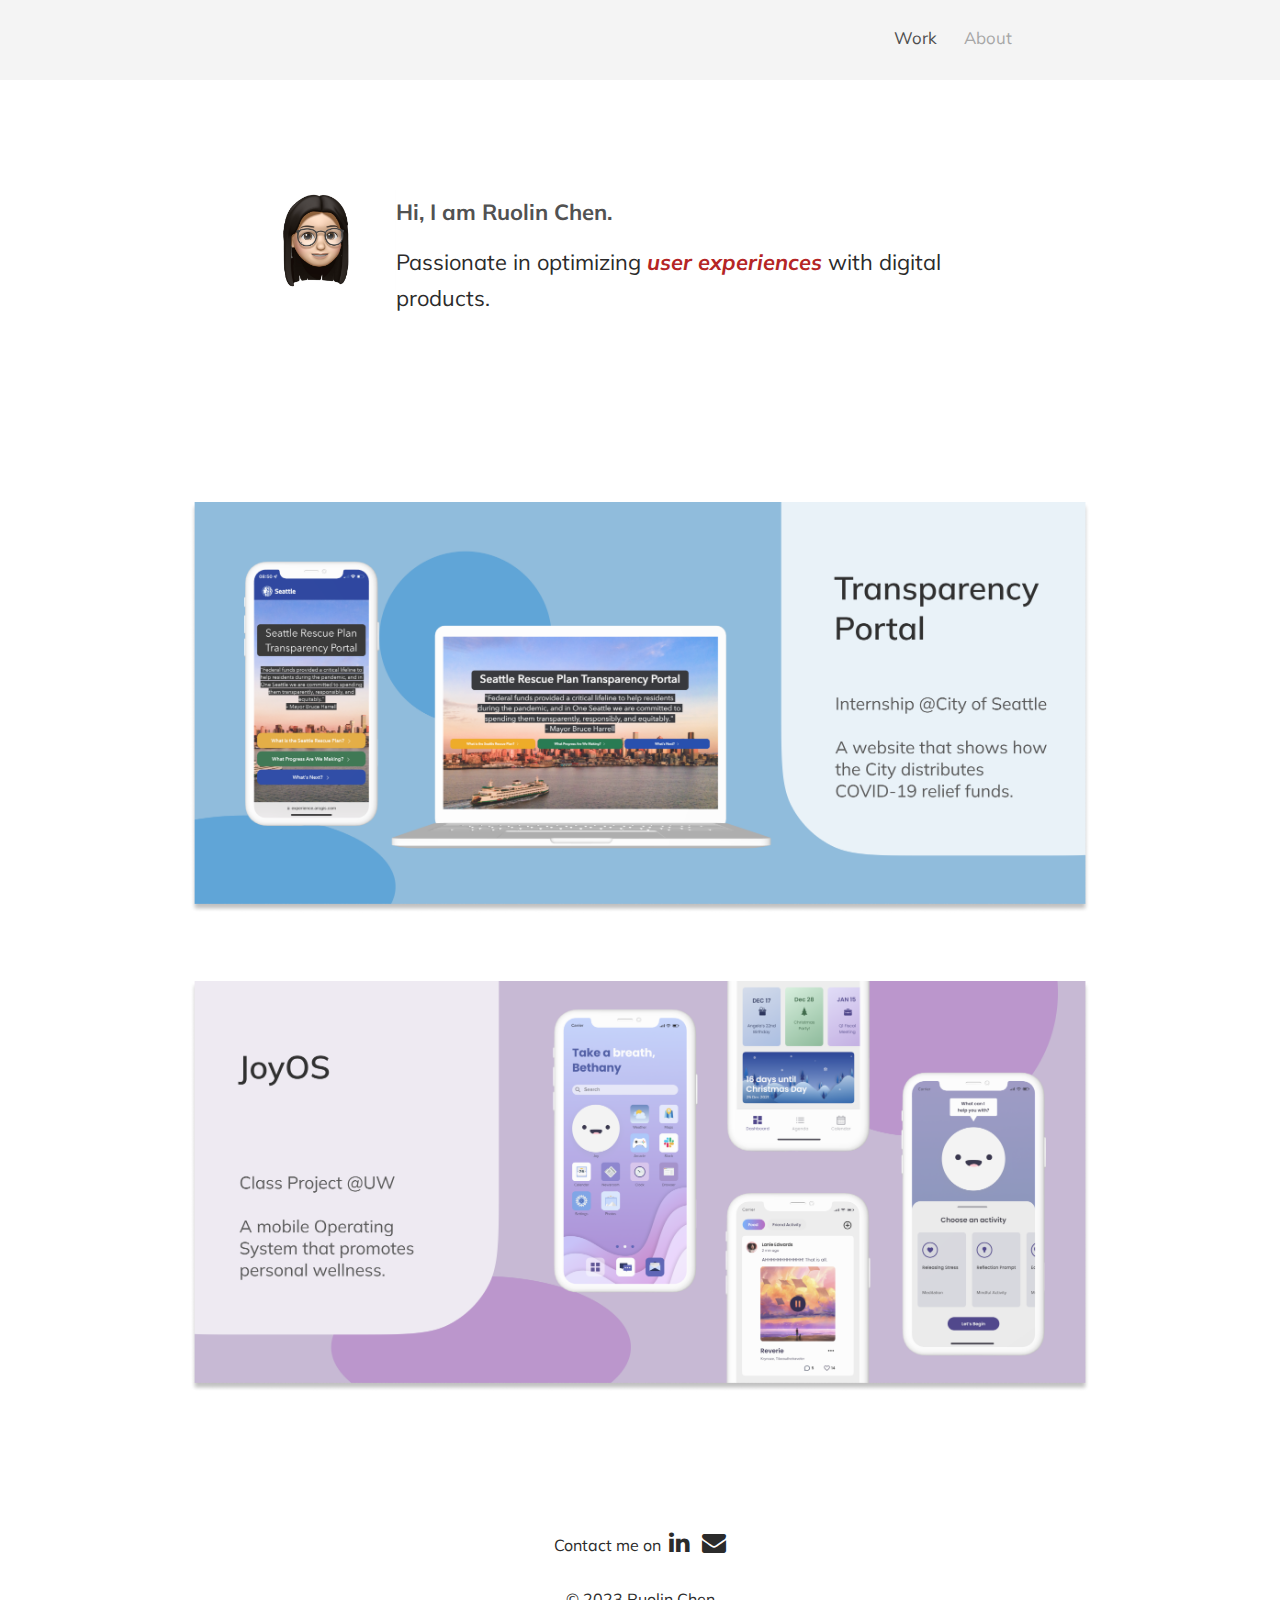
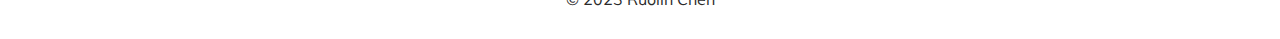
==== commit a3bce3d4: "add avatar 1.18.23" ====
--- a/index.html
+++ b/index.html
@@ -27,15 +27,14 @@
 	<!-- Introduction -->
 	<div class="index intro section">
 		<div class="container">
-			<h1>🌱 Hi, I am Ruolin Chen.</h1>
-			<p>Passionate in optimizing digital products for people.</p>
+			<img src="img/avatar.jpg">
+			<h1>Hi, I am Ruolin Chen.</h1>
+			<p>Passionate in optimizing <b><i>user experiences</i></b> with digital products.</p>
 		</div>
 	</div>
 
     <!-- Projects -->
 	<div class="project">
-		<img src="img/cover_miho.png" class="card" alt="design project for Miho Beauty">
-
 		<a href="transparency.html">
 		<img src="img/cover_portal2.png" class="card" alt="design project for Seattle Rescue Plan team">
 		</a>
@@ -51,7 +50,7 @@
 				Contact me on&ensp;<a href="https://www.linkedin.com/in/ruolin8/"><i class="fa fa-linkedin" aria-label="linkedin" style="font-size:24px"></i></a>
 				&ensp;<a href="ruolin@uw.edu"><i class="fa fa-envelope" aria-label="linkedin" style="font-size:24px"></i></a>
 			</p>
-			<p>&copy; 2022 Ruolin Chen</p>
+			<p>&copy; 2023 Ruolin Chen</p>
 		</div>
 	</footer>
 </body>
--- a/style.css
+++ b/style.css
@@ -49,14 +49,28 @@
 }
 
 .index {
-  max-width: 600px;
-  text-align: center;
+  max-width: 800px;
+  text-align: left;
   margin: 30px auto 0 auto;
+}
+
+.index img {
+  height: 100px;
+  float: left;
+  margin-top: -10px;
+}
+
+.index h1 {
+  font-size: 22px;
+}
+
+.index i {
+  color: rgb(181, 37, 37);
 }
 
 .index .container p {
   margin-top: 20px;
-  font-size: 110%;
+  font-size: 130%;
 }
 
 .nav-container, .intro .container, .resume .container {
@@ -108,6 +122,10 @@
 .intro {
   padding: 90px 0 90px 0;
   font-size: 105%;
+}
+
+.intro h1 {
+  color: #525252;
 }
 
 .photo {
@@ -123,7 +141,9 @@
 
 /* Project Cards */
 .project {
-  margin: 60px 18% auto 18%;
+  max-width: 900px;
+  display: block;
+  margin: 60px auto 0 auto;
 }
 
 .card {
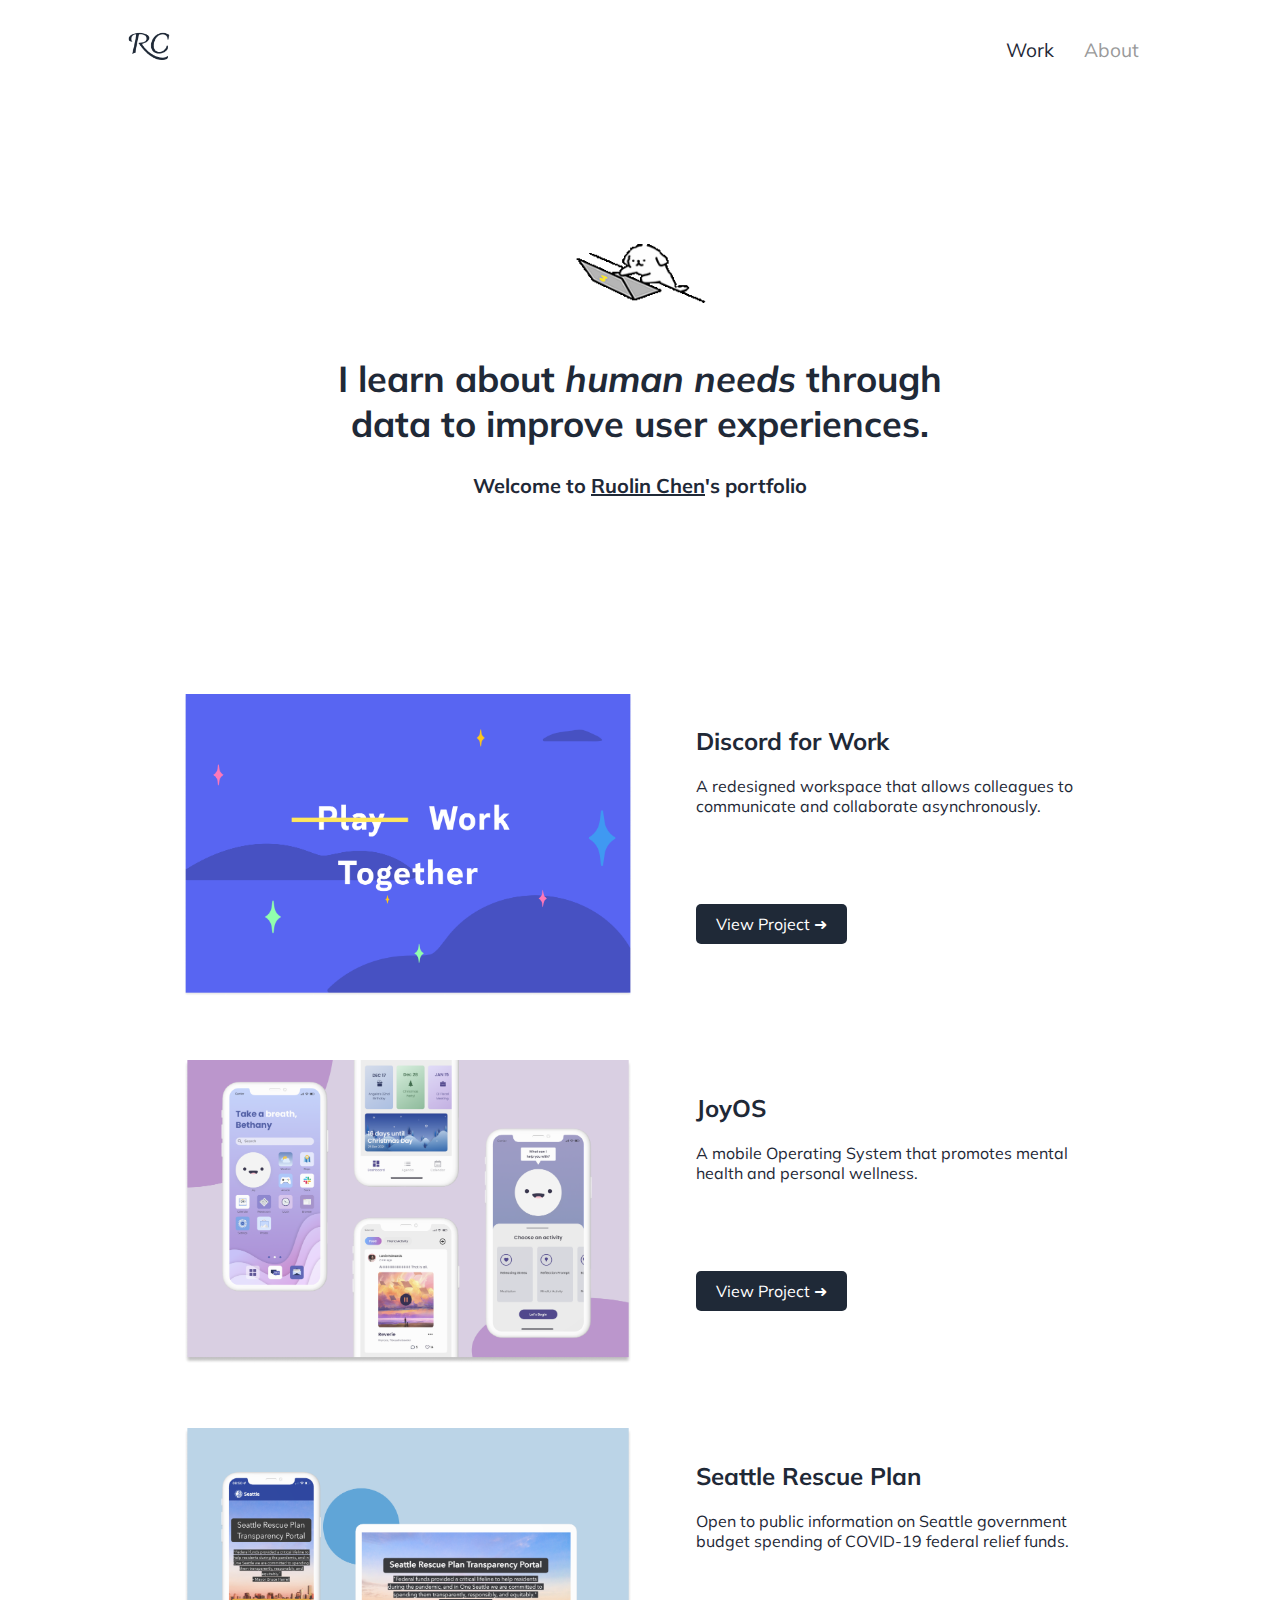
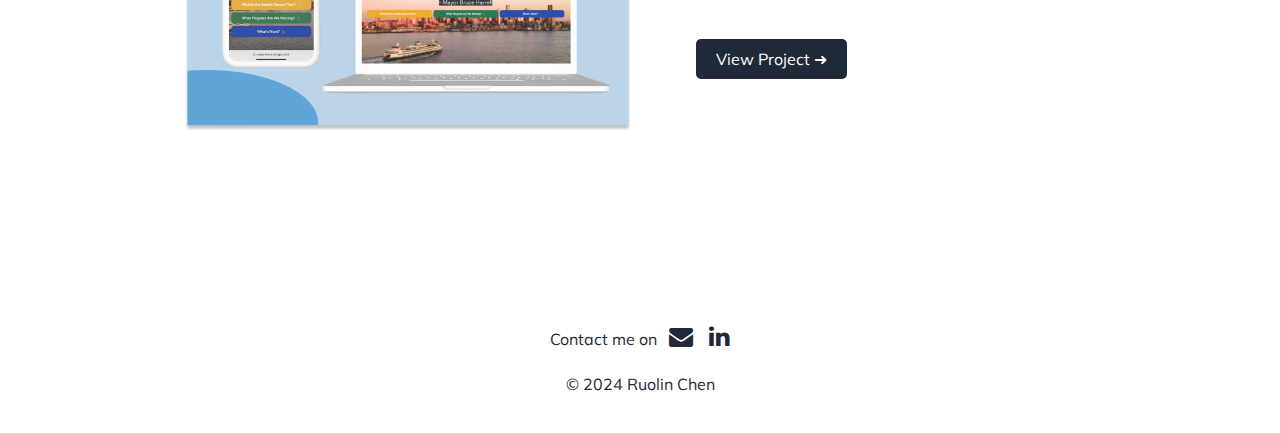
==== commit ce430e15: "2024.10 update" ====
--- a/index.html
+++ b/index.html
@@ -2,56 +2,26 @@
 <html>
 <head>
     <title>Ruolin Chen</title>
-    <meta charset="utf-8" />
+    <meta charset="utf-8">
     <meta name="author" content="Ruolin Chen">
-	<meta name="description" content="Portfolio">
-    <link rel="stylesheet" href="style.css" />
-    <link rel="icon" href="img/favicon.png" />
-	<link href='https://fonts.googleapis.com/css?family=Mulish' rel='stylesheet' type='text/css'>
-	<link href="https://maxcdn.bootstrapcdn.com/font-awesome/4.7.0/css/font-awesome.min.css" rel="stylesheet">
+    <meta name="description" content="Portfolio">
+    <link rel="stylesheet" href="style.css">
+    <link rel="icon" href="img/logo.png">
+    <link href="https://fonts.googleapis.com/css?family=Mulish" rel="stylesheet">
+    <link href="https://maxcdn.bootstrapcdn.com/font-awesome/4.7.0/css/font-awesome.min.css" rel="stylesheet">
+    <script defer src="script.js"></script>
 </head>
 
 <body>
-    <!-- Navigation -->
-	<div class="main-nav">
-		<div class="nav-container">
-			<nav class="navbar">
-				<ul>
-					<li class="active"><a href="index.html">Work</a></li>
-					<li><a href="resume.html">About</a></li>
-				</ul>
-			</nav>
-		</div>
-	</div>
-
-	<!-- Introduction -->
-	<div class="index intro section">
-		<div class="container">
-			<img src="img/avatar.jpg">
-			<h1>Hi, I am Ruolin Chen.</h1>
-			<p>Passionate in optimizing <b><i>user experiences</i></b> with digital products.</p>
-		</div>
-	</div>
-
-    <!-- Projects -->
-	<div class="project">
-		<a href="transparency.html">
-		<img src="img/cover_portal2.png" class="card" alt="design project for Seattle Rescue Plan team">
-		</a>
-
-		<a href="joyos.html">
-			<img src="img/cover_joyos2.png" class="card" alt="mobile OS design project">
-		</a>
-	</div>
-
-    <footer>
-		<div class="container">
-			<p>
-				Contact me on&ensp;<a href="https://www.linkedin.com/in/ruolin8/"><i class="fa fa-linkedin" aria-label="linkedin" style="font-size:24px"></i></a>
-				&ensp;<a href="ruolin@uw.edu"><i class="fa fa-envelope" aria-label="linkedin" style="font-size:24px"></i></a>
-			</p>
-			<p>&copy; 2023 Ruolin Chen</p>
-		</div>
-	</footer>
+    <nav id="navbar"></nav>
+    <div class="intro">
+        <a href="https://www.instagram.com/moonlab_studio">
+            <img src="img/xian.gif" alt="animated puppy" style="width:20%;height:20%;">
+        </a>
+        <h1>I learn about <i>human needs</i> through data to improve user experiences.</h1>
+        <h2>Welcome to <a href="about.html"><u>Ruolin Chen</u></a>'s portfolio</h2>
+    </div>
+    <div class="portfolio" id="project-container"></div>
+    <footer id="footer"></footer>
 </body>
 </html>--- a/style.css
+++ b/style.css
@@ -1,188 +1,169 @@
 /* General */
-html, body, div, span, p, a, ul, li, nav, h1 {
+html, body, div {
   margin: 0;
   padding: 0;
   border: 0;
   outline: 0;
   font-size: 100%;
   vertical-align: baseline;
-  background: transparent;
+}
+
+body {
+  margin-left: auto;
+  margin-right: auto;
+  max-width: 1400px;
 }
 
 h1, h2, h3, h4, a, p, li {
   font-family: "Mulish";
-  color: #2B2B2B;
+  color: #1F2937;
 }
 
 h1 {
-  line-height: 1.1;
-  font-size: 2.25em;
-}
-
-a, li {
-  font-size: 1em;
-  line-height: 1.75em;
-}
-
-p, ul {
-  line-height: 1.65em;
-  margin-bottom: 1.65em;
-}
-
-/* About Page */
-.resume .container:first-child {
-  margin-top: 70px;
-}
-
-.resume h1 {
-  margin-bottom: 25px;
-  position: relative;
-}
-
-.resume li:first-child {
-  font-size: 0.9em;
-  color: #969696;
-}
-
-.resume-list {
-  list-style: none;
-}
-
-.index {
-  max-width: 800px;
-  text-align: left;
-  margin: 30px auto 0 auto;
-}
-
-.index img {
-  height: 100px;
-  float: left;
-  margin-top: -10px;
-}
-
-.index h1 {
-  font-size: 22px;
-}
-
-.index i {
-  color: rgb(181, 37, 37);
-}
-
-.index .container p {
-  margin-top: 20px;
-  font-size: 130%;
-}
-
-.nav-container, .intro .container, .resume .container {
-  margin: auto;
-  max-width: 800px;
+  font-size: 36px;
+}
+
+h2 {
+  font-size: 24px;
+}
+
+h3 {
+  font-size: 18px;
 }
 
 /* Navigation Bar */
-.main-nav {
-  background: #f4f4f4;
-  padding-top: 23px;
-}
-
-.main-nav nav ul li a {
-  color: #a7a7a7;
-}
-
-.main-nav li.active a {
-  color: #4d4d4d;
-}
-
-.main-nav:after {
-  content: "";
-  display: table;
-  clear: both;
-}
-
-.navbar {
-  font-size: 105%;
-  margin-bottom: 1.65em;
-  float: right;
-}
-
-.navbar ul {
-  list-style: none;
-  margin: 0;
-}
-
-.navbar li {
-  float: left;
-  margin-right: 1.65em;
-}
-
-.navbar a {
+.logo {
+  max-height: 42px;
+  margin: auto 0 auto 10%;
+}
+
+nav {
+  display: flex;
+  justify-content: space-between;
+  top: 0;
+  width: 100%;
+}
+
+nav ul {
+  font-size: 1.2rem;
+  margin: 8px 10% auto 0;
+  padding: 30px 0 30px 0;
+}
+
+nav li {
+  display: inline;
+  padding: 1vw;
+}
+
+nav a {
   text-decoration: none;
 }
 
-/* Index Introduction */
+nav ul li a {
+  color: #9a9a9a;
+}
+
+nav li.active a {
+  color: #1F2937;
+}
+
+/* Home Introduction */
 .intro {
-  padding: 90px 0 90px 0;
-  font-size: 105%;
-}
-
-.intro h1 {
-  color: #525252;
+  margin: 8% 24% 15% 24%;
+  text-align: center;
+}
+
+.intro h2 {
+  font-size: 20px;
+  line-height: 1.6;
+}
+
+/* Home Portfolio */
+.each-project {
+  display: flex;
+  flex-wrap: wrap;
+  justify-content: center;
+}
+
+.each-project img {
+  width: 35%;
+  margin-bottom: 5%;
+}
+
+.each-project .text {
+  margin: 1% 0 0 5%;
+  max-width: 400px;
+}
+
+.each-project a {
+  display: inline-block;
+  background-color: #1F2937;
+  color: white;
+  padding: 10px 20px;
+  text-decoration: none;
+  border-radius: 5px;
+  margin-top: 18%;
+}
+
+.each-project a:hover {
+  background-color: gray;
+}
+
+/* About Me Page */
+.about-intro {
+  display: flex;
+  justify-content: center;
+  margin-top: 100px;
 }
 
 .photo {
   float: left;
-  width: 160px;
-  border-radius: 68px;
-  margin-right: 60px;
-}
-
-.res {
-  margin-top: 8px;
-}
-
-/* Project Cards */
-.project {
-  max-width: 900px;
-  display: block;
-  margin: 60px auto 0 auto;
-}
-
-.card {
-  width: 100%;
-  padding-bottom: 60px;
-}
-
-.card:hover {
-  opacity: 0.6;
-  -webkit-transform: scale(1.04);
-  -ms-transform: scale(1.04);
-  transform: scale(1.04);
-  transition: 0.25s ease;
+  width: 220px;
+  border-radius: 30px;
+  margin-left: 8%;
+}
+
+.introduction {
+  text-align: left;
+  margin: 0 8% 0 5%;
+  max-width: 52%;
+}
+
+.introduction p {
+  line-height: 1.5;
 }
 
 /* Each Project Page */
 .project-top {
   text-align: center;
-  margin: 120px 0 120px 0;
+  margin: 10% 20% 12% 20%;
+  line-height: 1.75em;
 }
 
 .project-top h1 {
+  font-size: 40px;
   color: #4e4e4e;
-  line-height: 1.75em;
+  margin-bottom: 6%;
+}
+
+.project-top p {
+  font-size: 19px;
 }
 
 .top-picture {
   width: 100%;
   display: block;
+  margin: 0 auto 0 auto;
 }
 
 .project-team {
   display: flex;
   flex-wrap: wrap;
-  margin: 40px 0 0 160px;
+  margin: 5% 0 5% 14%;
 }
 
 .project-team section:last-child {
-  margin-left: 50px;
+  margin-left: 4%;
 }
 
 .project-team p {
@@ -190,28 +171,50 @@
 }
 
 .project-text {
-  margin: 60px 170px 60px 170px;
+  margin: 6% 14% 10% 14%;
   line-height: 1.7;
 }
 
-hr {
-  margin: -12px 0 30px 0;
+.project-text h1 {
+  text-align: center;
+  text-decoration: underline;
+}
+
+.project-text a {
+  color: #3366CC;
 }
 
 .project-text img {
   display: block;
   margin-left: auto;
   margin-right: auto;
-  width: 80%;
-}
-
-.project-text p {
-  margin-left: 40px;
-  margin-right: 40px;
+  width: 100%;
 }
 
 /* Footer */
 footer .container {
   text-align: center;
-  margin-top: 70px;
+  margin: 10% 0 3% 0;
+}
+
+footer p {
+  margin-bottom: 2%;
+}
+
+@media (min-width: 768px) and (max-width: 992px) {
+  h1 {
+    font-size: 22px;
+  }
+  
+  h2 {
+    font-size: 20px;
+  }
+  
+  h3 {
+    font-size: 18px;
+  }
+
+  p {
+    font-size: 16px;
+  }
 }